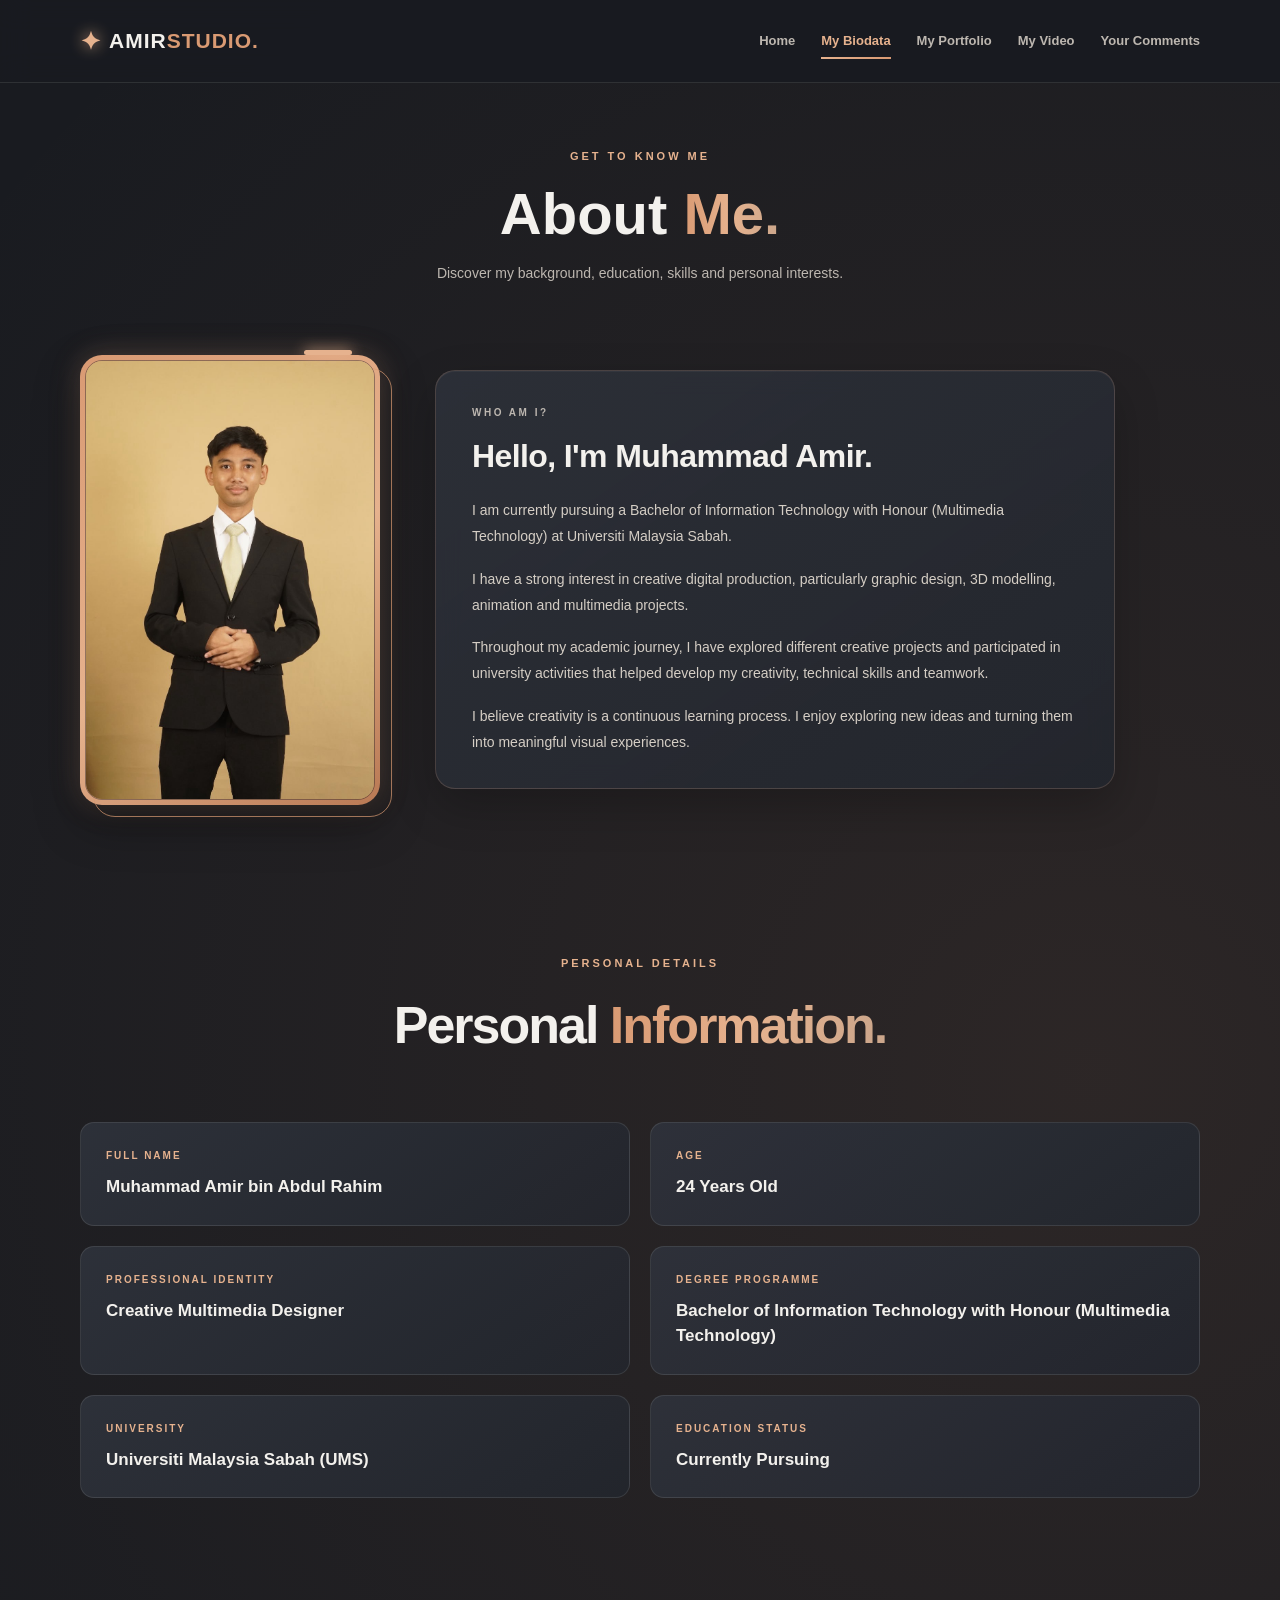
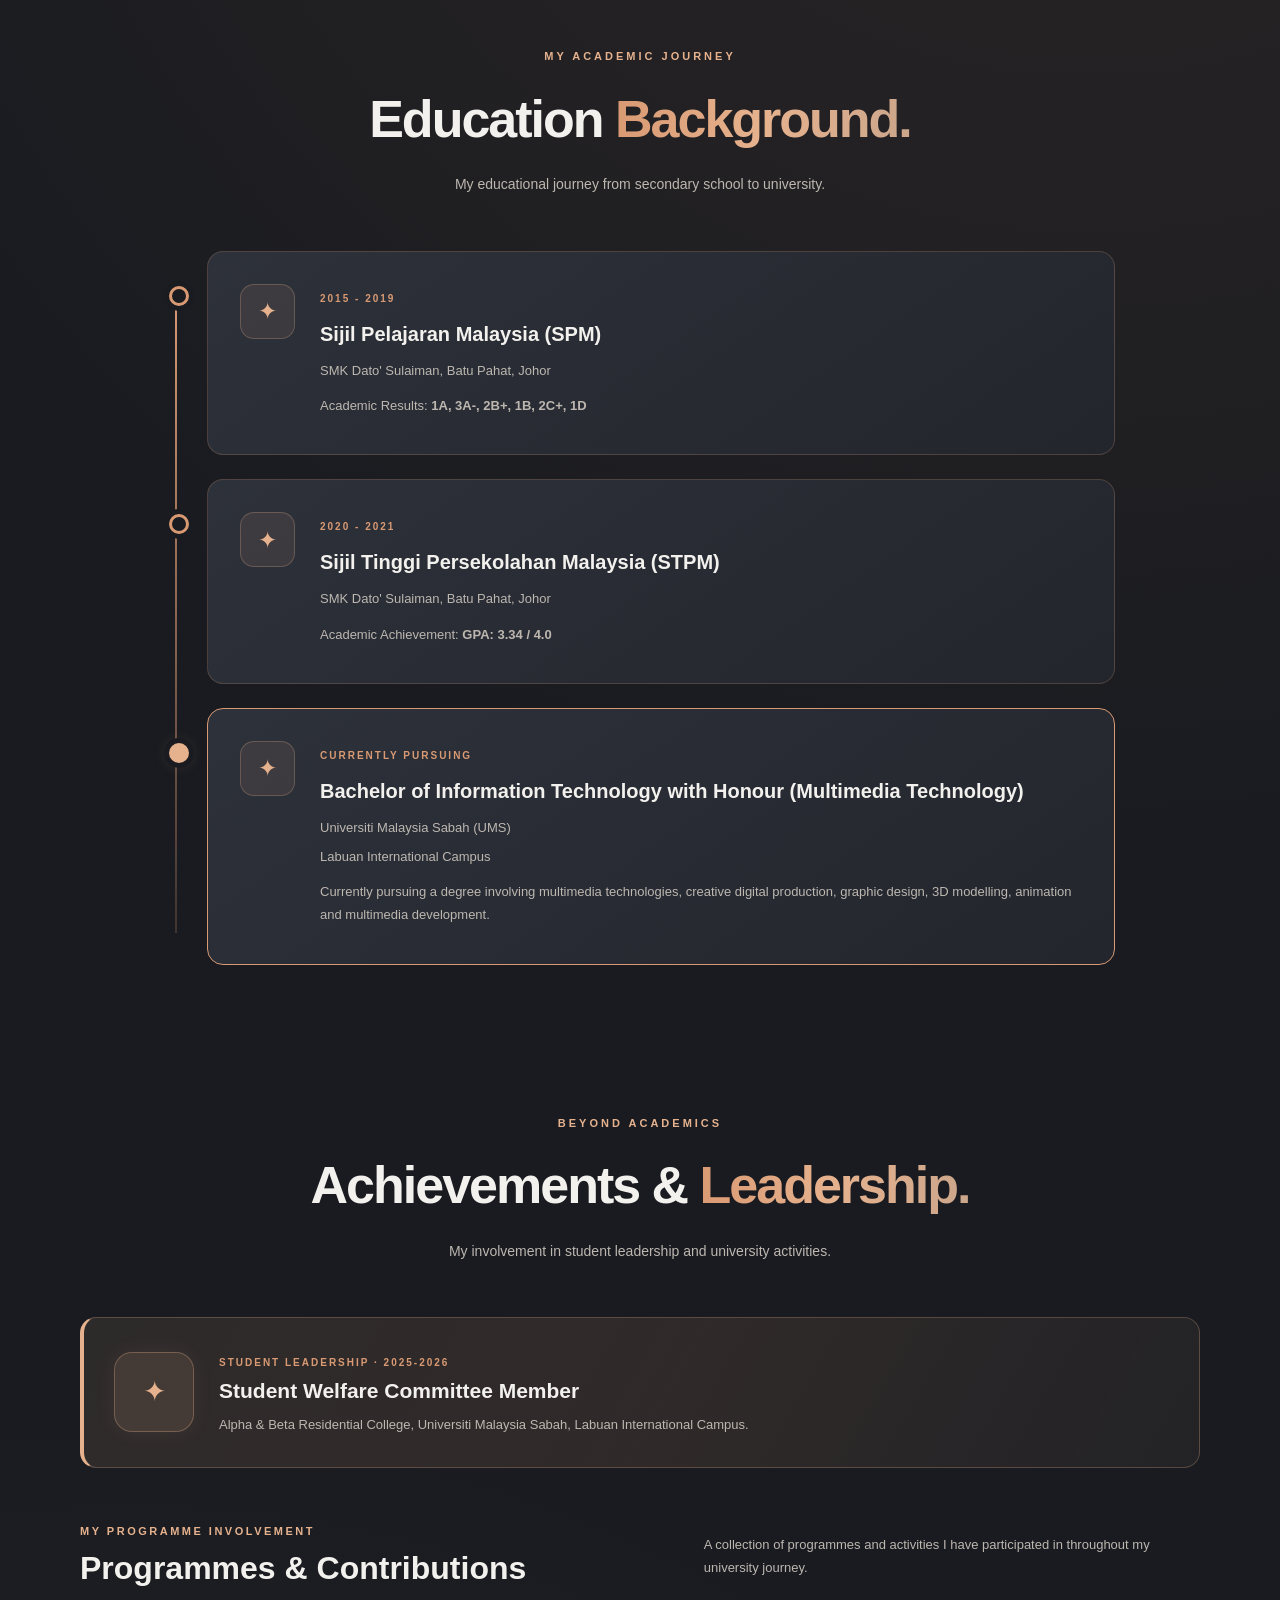
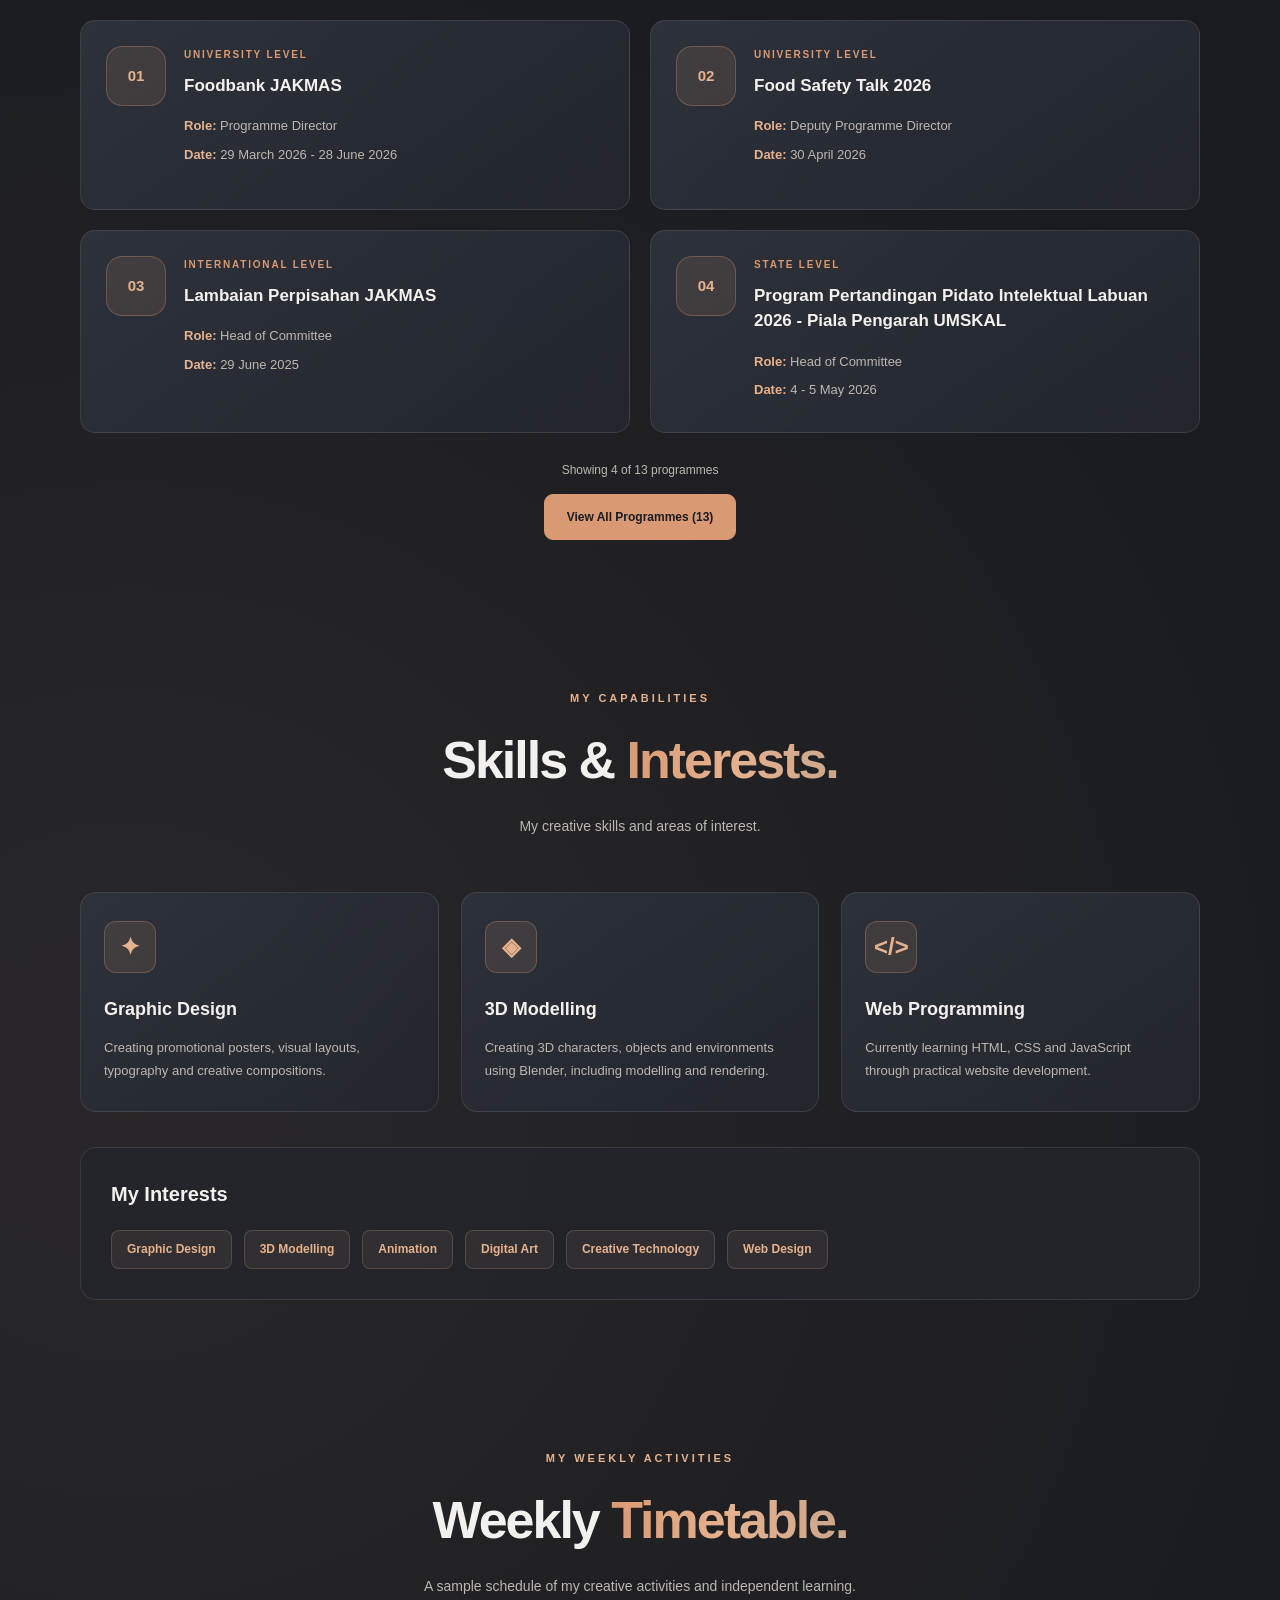
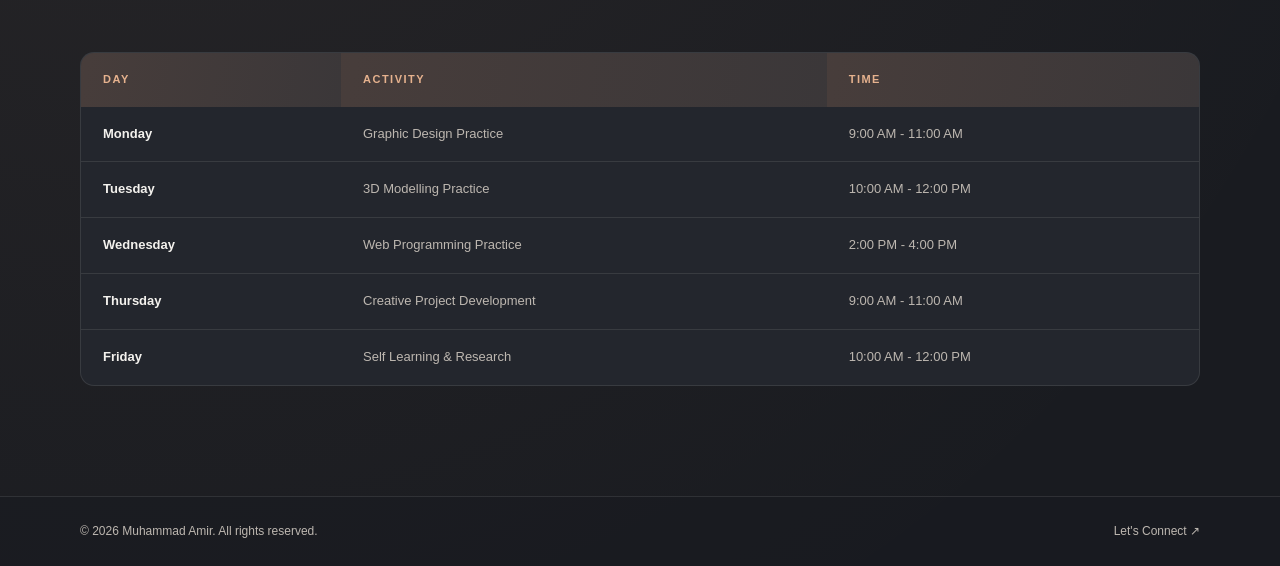
==== biodata.html @ 8c82a7aa "Add files via upload" ====
<!DOCTYPE html>
<html lang="en">

<head>
    <meta charset="UTF-8">
    <meta name="viewport" content="width=device-width, initial-scale=1.0">

    <meta name="description" content="Muhammad Amir's personal biodata, academic background, achievements, skills and interests.">

    <title>My Biodata | Muhammad Amir</title>

    <link rel="stylesheet" href="css/style.css">
    <script src="js/script.js" defer></script>
</head>

<body>

    <!-- NAVIGATION BAR -->

    <header class="site-header">

        <div class="container nav-container">

            <a href="index.html" class="logo">
                <span class="logo-icon">✦</span>
                AMIR<span class="logo-highlight">STUDIO.</span>
            </a>

            <nav class="main-nav">
                <a href="index.html">Home</a>
                <a href="biodata.html" class="active">My Biodata</a>
                <a href="portfolio.html">My Portfolio</a>
                <a href="video.html">My Video</a>
                <a href="comments.html">Your Comments</a>
            </nav>

        </div>

    </header>


    <main>

        <!-- 1. BIODATA INTRODUCTION -->

        <section class="biodata-hero container">

            <p class="section-label">GET TO KNOW ME</p>

            <h1>
                About <span class="gradient-text">Me.</span>
            </h1>

            <p>
                Discover my background, education,
                skills and personal interests.
            </p>

        </section>


        <!-- 2. ABOUT ME -->

        <section class="about-section container">

            <div class="about-content">

                <div class="about-image">

                    <img
                        src="images/profile.jpg"
                        alt="Portrait of Muhammad Amir"
                    >

                </div>


                <div class="about-text">

                    <p class="section-label">WHO AM I?</p>

                    <h2>Hello, I'm Muhammad Amir.</h2>

                    <p>
                        I am currently pursuing a Bachelor of
                        Information Technology with Honour
                        (Multimedia Technology) at Universiti
                        Malaysia Sabah.
                    </p>

                    <p>
                        I have a strong interest in creative
                        digital production, particularly graphic
                        design, 3D modelling, animation and
                        multimedia projects.
                    </p>

                    <p>
                        Throughout my academic journey, I have
                        explored different creative projects and
                        participated in university activities
                        that helped develop my creativity,
                        technical skills and teamwork.
                    </p>

                    <p>
                        I believe creativity is a continuous
                        learning process. I enjoy exploring
                        new ideas and turning them into
                        meaningful visual experiences.
                    </p>

                </div>

            </div>

        </section>


        <!-- 3. PERSONAL INFORMATION -->

        <section class="personal-section container">

            <div class="section-heading">

                <p class="section-label">PERSONAL DETAILS</p>

                <h2>
                    Personal
                    <span class="gradient-text">Information.</span>
                </h2>

            </div>


            <div class="personal-grid">

                <div class="info-card">

                    <span class="info-label">FULL NAME</span>

                    <h3>Muhammad Amir bin Abdul Rahim</h3>

                </div>


                <div class="info-card">

                    <span class="info-label">AGE</span>

                    <h3>24 Years Old</h3>

                </div>


                <div class="info-card">

                    <span class="info-label">PROFESSIONAL IDENTITY</span>

                    <h3>Creative Multimedia Designer</h3>

                </div>


                <div class="info-card">

                    <span class="info-label">DEGREE PROGRAMME</span>

                    <h3>
                        Bachelor of Information Technology
                        with Honour (Multimedia Technology)
                    </h3>

                </div>


                <div class="info-card">

                    <span class="info-label">UNIVERSITY</span>

                    <h3>Universiti Malaysia Sabah (UMS)</h3>

                </div>


                <div class="info-card">

                    <span class="info-label">EDUCATION STATUS</span>

                    <h3>Currently Pursuing</h3>

                </div>

            </div>

        </section>


        <!-- 4. EDUCATION BACKGROUND -->

        <section class="education-section container">

            <div class="section-heading">

                <p class="section-label">MY ACADEMIC JOURNEY</p>

                <h2>
                    Education
                    <span class="gradient-text">Background.</span>
                </h2>

                <p class="section-description">
                    My educational journey from secondary
                    school to university.
                </p>

            </div>


            <div class="education-list">

                <!-- DEGREE -->

                <article class="education-card">

                    <div class="education-icon">✦</div>

                    <div class="education-details">

                        <span class="education-date">
                            CURRENTLY PURSUING
                        </span>

                        <h3>
                            Bachelor of Information Technology
                            with Honour (Multimedia Technology)
                        </h3>

                        <p>
                            Universiti Malaysia Sabah (UMS)
                        </p>

                        <p>
                            Labuan International Campus
                        </p>

                        <p class="education-description">
                            Currently pursuing a degree involving
                            multimedia technologies, creative
                            digital production, graphic design,
                            3D modelling, animation and
                            multimedia development.
                        </p>

                    </div>

                </article>


                <!-- STPM -->

                <article class="education-card">

                    <div class="education-icon">✦</div>

                    <div class="education-details">

                        <span class="education-date">
                            2020 - 2021
                        </span>

                        <h3>
                            Sijil Tinggi Persekolahan
                            Malaysia (STPM)
                        </h3>

                        <p>
                            SMK Dato' Sulaiman,
                            Batu Pahat, Johor
                        </p>

                        <p class="education-description">
                            Academic Achievement:
                            <strong>GPA: 3.34 / 4.0</strong>
                        </p>

                    </div>

                </article>


                <!-- SPM -->

                <article class="education-card">

                    <div class="education-icon">✦</div>

                    <div class="education-details">

                        <span class="education-date">
                            2015 - 2019
                        </span>

                        <h3>
                            Sijil Pelajaran Malaysia (SPM)
                        </h3>

                        <p>
                            SMK Dato' Sulaiman,
                            Batu Pahat, Johor
                        </p>

                        <p class="education-description">
                            Academic Results:
                            <strong>
                                1A, 3A-, 2B+, 1B, 2C+, 1D
                            </strong>
                        </p>

                    </div>

                </article>

            </div>

        </section>


        <!-- 5. ACHIEVEMENTS & LEADERSHIP -->

        <section class="achievement-section container">

            <div class="section-heading">

                <p class="section-label">BEYOND ACADEMICS</p>

                <h2>
                    Achievements &
                    <span class="gradient-text">Leadership.</span>
                </h2>

                <p class="section-description">
                    My involvement in student leadership
                    and university activities.
                </p>

            </div>


            <!-- MAIN LEADERSHIP EXPERIENCE -->

            <div class="leadership-highlight">

                <div class="leadership-icon">
                    ✦
                </div>

                <div class="leadership-info">

                    <span class="education-date">
                        STUDENT LEADERSHIP · 2025-2026
                    </span>

                    <h3>
                        Student Welfare Committee Member
                    </h3>

                    <p>
                        Alpha &amp; Beta Residential College,
                        Universiti Malaysia Sabah,
                        Labuan International Campus.
                    </p>

                </div>

            </div>


            <!-- PROGRAMME HEADING -->

            <div class="program-heading">

                <div class="program-heading-title">

                    <p class="program-kicker">
                        MY PROGRAMME INVOLVEMENT
                    </p>

                    <h3>
                        Programmes &amp; Contributions
                    </h3>

                </div>

                <p class="program-heading-description">
                    A collection of programmes and activities
                    I have participated in throughout my
                    university journey.
                </p>

            </div>


            <!-- PROGRAMME LIST -->

            <div class="program-grid">


                <!-- PROGRAMME 01 -->

                <article class="achievement-card">

                    <div class="achievement-icon">01</div>

                    <div class="achievement-content">

                        <span class="education-date">
                            UNIVERSITY LEVEL
                        </span>

                        <h3>Foodbank JAKMAS</h3>

                        <p>
                            <strong>Role:</strong>
                            Programme Director
                        </p>

                        <p>
                            <strong>Date:</strong>
                            29 March 2026 - 28 June 2026
                        </p>

                    </div>

                </article>


                <!-- PROGRAMME 02 -->

                <article class="achievement-card">

                    <div class="achievement-icon">02</div>

                    <div class="achievement-content">

                        <span class="education-date">
                            UNIVERSITY LEVEL
                        </span>

                        <h3>Food Safety Talk 2026</h3>

                        <p>
                            <strong>Role:</strong>
                            Deputy Programme Director
                        </p>

                        <p>
                            <strong>Date:</strong>
                            30 April 2026
                        </p>

                    </div>

                </article>


                <!-- PROGRAMME 03 -->

                <article class="achievement-card">

                    <div class="achievement-icon">03</div>

                    <div class="achievement-content">

                        <span class="education-date">
                            INTERNATIONAL LEVEL
                        </span>

                        <h3>Lambaian Perpisahan JAKMAS</h3>

                        <p>
                            <strong>Role:</strong>
                            Head of Committee
                        </p>

                        <p>
                            <strong>Date:</strong>
                            29 June 2025
                        </p>

                    </div>

                </article>


                <!-- PROGRAMME 04 -->

                <article class="achievement-card">

                    <div class="achievement-icon">04</div>

                    <div class="achievement-content">

                        <span class="education-date">
                            STATE LEVEL
                        </span>

                        <h3>
                            Program Pertandingan Pidato
                            Intelektual Labuan 2026 -
                            Piala Pengarah UMSKAL
                        </h3>

                        <p>
                            <strong>Role:</strong>
                            Head of Committee
                        </p>

                        <p>
                            <strong>Date:</strong>
                            4 - 5 May 2026
                        </p>

                    </div>

                </article>


                <!-- PROGRAMME 05 -->

                <article class="achievement-card">

                    <div class="achievement-icon">05</div>

                    <div class="achievement-content">

                        <span class="education-date">
                            UNIVERSITY LEVEL
                        </span>

                        <h3>New Radiance</h3>

                        <p>
                            <strong>Role:</strong>
                            Head of Committee
                        </p>

                        <p>
                            <strong>Date:</strong>
                            31 December 2025 - 1 January 2026
                        </p>

                    </div>

                </article>


                <!-- PROGRAMME 06 -->

                <article class="achievement-card">

                    <div class="achievement-icon">06</div>

                    <div class="achievement-content">

                        <span class="education-date">
                            UNIVERSITY LEVEL
                        </span>

                        <h3>Bonding Tautan Kasih</h3>

                        <p>
                            <strong>Role:</strong>
                            Head of Committee
                        </p>

                        <p>
                            <strong>Date:</strong>
                            19 April 2026
                        </p>

                    </div>

                </article>


                <!-- PROGRAMME 07 -->

                <article class="achievement-card">

                    <div class="achievement-icon">07</div>

                    <div class="achievement-content">

                        <span class="education-date">
                            UNIVERSITY LEVEL
                        </span>

                        <h3>Program Munajat Mumtaz</h3>

                        <p>
                            <strong>Role:</strong>
                            Head of Committee
                        </p>

                        <p>
                            <strong>Date:</strong>
                            2 July 2026
                        </p>

                    </div>

                </article>


                <!-- PROGRAMME 08 -->

                <article class="achievement-card">

                    <div class="achievement-icon">08</div>

                    <div class="achievement-content">

                        <span class="education-date">
                            UNIVERSITY LEVEL
                        </span>

                        <h3>
                            Kem Sekretariat JAKMAS
                            Sesi 2025/2026
                        </h3>

                        <p>
                            <strong>Role:</strong>
                            Head of Committee
                        </p>

                        <p>
                            <strong>Date:</strong>
                            10 - 12 April 2026
                        </p>

                    </div>

                </article>


                <!-- PROGRAMME 09 -->

                <article class="achievement-card">

                    <div class="achievement-icon">09</div>

                    <div class="achievement-content">

                        <span class="education-date">
                            UNIVERSITY LEVEL
                        </span>

                        <h3>
                            Program Sesi Pengenalan
                            JAKMAS 2025/2026
                        </h3>

                        <p>
                            <strong>Role:</strong>
                            Committee Member
                        </p>

                        <p>
                            <strong>Date:</strong>
                            18 October 2025
                        </p>

                    </div>

                </article>


                <!-- PROGRAMME 10 -->

                <article class="achievement-card">

                    <div class="achievement-icon">10</div>

                    <div class="achievement-content">

                        <span class="education-date">
                            STATE LEVEL
                        </span>

                        <h3>
                            Karnival Open Day KKAB
                            (Kolej Kediaman Alpha dan Beta)
                        </h3>

                        <p>
                            <strong>Role:</strong>
                            Committee Member
                        </p>

                        <p>
                            <strong>Date:</strong>
                            2 - 4 May 2025
                        </p>

                    </div>

                </article>


                <!-- PROGRAMME 11 -->

                <article class="achievement-card">

                    <div class="achievement-icon">11</div>

                    <div class="achievement-content">

                        <span class="education-date">
                            STATE LEVEL
                        </span>

                        <h3>Labuan Tour 2.0</h3>

                        <p>
                            <strong>Role:</strong>
                            Committee Member
                        </p>

                        <p>
                            <strong>Date:</strong>
                            30 November 2025
                        </p>

                    </div>

                </article>


                <!-- PROGRAMME 12 -->

                <article class="achievement-card">

                    <div class="achievement-icon">12</div>

                    <div class="achievement-content">

                        <span class="education-date">
                            STATE LEVEL
                        </span>

                        <h3>Character Alive! Cosplay Showcase</h3>

                        <p>
                            <strong>Role:</strong>
                            Committee Member
                        </p>

                        <p>
                            <strong>Date:</strong>
                            1 May 2026
                        </p>

                    </div>

                </article>


                <!-- PROGRAMME 13 -->

                <article class="achievement-card">

                    <div class="achievement-icon">13</div>

                    <div class="achievement-content">

                        <span class="education-date">
                            UNIVERSITY LEVEL
                        </span>

                        <h3>
                            Karnival Sukan Kolej Kediaman Pantai
                        </h3>

                        <p>
                            <strong>Role:</strong>
                            Committee Member
                        </p>

                        <p>
                            <strong>Date:</strong>
                            12 - 14 June 2026
                        </p>

                    </div>

                </article>


            </div>

        </section>


        <!-- 6. SKILLS & INTERESTS -->

        <section class="skills-section container">

            <div class="section-heading">

                <p class="section-label">MY CAPABILITIES</p>

                <h2>
                    Skills &amp;
                    <span class="gradient-text">Interests.</span>
                </h2>

                <p class="section-description">
                    My creative skills and areas of interest.
                </p>

            </div>


            <div class="skills-grid">

                <!-- SKILL 01 -->

                <div class="skill-card">

                    <div class="skill-icon">✦</div>

                    <h3>Graphic Design</h3>

                    <p>
                        Creating promotional posters,
                        visual layouts, typography and
                        creative compositions.
                    </p>

                </div>


                <!-- SKILL 02 -->

                <div class="skill-card">

                    <div class="skill-icon">◈</div>

                    <h3>3D Modelling</h3>

                    <p>
                        Creating 3D characters, objects
                        and environments using Blender,
                        including modelling and rendering.
                    </p>

                </div>


                <!-- SKILL 03 -->

                <div class="skill-card">

                    <div class="skill-icon">&lt;/&gt;</div>

                    <h3>Web Programming</h3>

                    <p>
                        Currently learning HTML, CSS and
                        JavaScript through practical website
                        development.
                    </p>

                </div>

            </div>


            <!-- PERSONAL INTERESTS -->

            <div class="interests-box">

                <h3>My Interests</h3>

                <div class="interest-tags">

                    <span>Graphic Design</span>
                    <span>3D Modelling</span>
                    <span>Animation</span>
                    <span>Digital Art</span>
                    <span>Creative Technology</span>
                    <span>Web Design</span>

                </div>

            </div>

        </section>


        <!-- 7. WEEKLY TIMETABLE -->

        <section class="timetable-section container">

            <div class="section-heading">

                <p class="section-label">MY WEEKLY ACTIVITIES</p>

                <h2>
                    Weekly
                    <span class="gradient-text">Timetable.</span>
                </h2>

                <p class="section-description">
                    A sample schedule of my creative
                    activities and independent learning.
                </p>

            </div>


            <div class="timetable-wrapper">

                <table class="timetable">

                    <thead>
                        <tr>
                            <th>DAY</th>
                            <th>ACTIVITY</th>
                            <th>TIME</th>
                        </tr>
                    </thead>

                    <tbody>

                        <tr>
                            <td>Monday</td>
                            <td>Graphic Design Practice</td>
                            <td>9:00 AM - 11:00 AM</td>
                        </tr>

                        <tr>
                            <td>Tuesday</td>
                            <td>3D Modelling Practice</td>
                            <td>10:00 AM - 12:00 PM</td>
                        </tr>

                        <tr>
                            <td>Wednesday</td>
                            <td>Web Programming Practice</td>
                            <td>2:00 PM - 4:00 PM</td>
                        </tr>

                        <tr>
                            <td>Thursday</td>
                            <td>Creative Project Development</td>
                            <td>9:00 AM - 11:00 AM</td>
                        </tr>

                        <tr>
                            <td>Friday</td>
                            <td>Self Learning &amp; Research</td>
                            <td>10:00 AM - 12:00 PM</td>
                        </tr>

                    </tbody>

                </table>

            </div>

        </section>

    </main>


    <!-- FOOTER -->

    <footer class="site-footer">

        <div class="container footer-content">

            <p>
                © 2026 Muhammad Amir. All rights reserved.
            </p>

            <a href="comments.html">
                Let's Connect ↗
            </a>

        </div>

    </footer>

</body>
</html>
---- css/style.css ----
/* AMIR STUDIO — CHARCOAL + COPPER
   Complete stylesheet for all five pages. */

:root {
    --bg: #191B20;
    --surface: #23262D;
    --surface-light: #2E323B;
    --copper: #D99A73;
    --copper-light: #E6B28E;
    --sand: #CBA68B;
    --text: #F3F1ED;
    --muted: #BDB7B0;
    --border: rgba(243, 241, 237, 0.10);
}

/* GENERAL */

* { margin: 0; padding: 0; box-sizing: border-box; }

html { scroll-behavior: smooth; }

body {
    font-family: Arial, Helvetica, sans-serif;
    color: var(--text);
    line-height: 1.6;
    overflow-x: hidden;
    background:
        radial-gradient(
            circle at 85% 20%,
            rgba(185, 121, 84, 0.12),
            transparent 32%
        ),
        radial-gradient(
            circle at 10% 80%,
            rgba(230, 178, 142, 0.08),
            transparent 30%
        ),
        var(--bg);
}

a { text-decoration: none; }

img { max-width: 100%; }

.container {
    width: min(1120px, calc(100% - 48px));
    margin: 0 auto;
}

/* NAVIGATION */

.site-header {
    position: relative; z-index: 10;
    border-bottom: 1px solid var(--border);
    backdrop-filter: blur(15px);
    -webkit-backdrop-filter: blur(15px);
    background: rgba(25, 27, 32, 0.88);
}

.nav-container {
    min-height: 82px; display: flex;
    justify-content: space-between; align-items: center; gap: 24px;
}

.logo {
    display: inline-flex; align-items: center;
    color: var(--text); font-size: 21px; font-weight: 800;
    letter-spacing: 1px; white-space: nowrap;
}

.logo-icon {
    color: var(--copper-light); margin-right: 7px;
    font-size: 25px; text-shadow: 0 0 15px var(--copper-light);
}

.logo-highlight { color: var(--copper); }

.main-nav { display: flex; align-items: center; gap: 26px; }

.main-nav a {
    position: relative; color: var(--muted);
    font-size: 13px; font-weight: 600;
    padding: 8px 0; transition: 0.3s ease;
}

.main-nav a::after {
    content: ""; position: absolute;
    left: 0; bottom: 0; width: 0; height: 2px;
    background: linear-gradient(
        90deg, var(--copper-light), var(--copper)
    );
    transition: width 0.3s ease;
}

.main-nav a:hover,
.main-nav a.active { color: var(--copper-light); }

.main-nav a:hover::after,
.main-nav a.active::after { width: 100%; }

.gradient-text {
    display: block;
    background: linear-gradient(
        90deg, var(--copper), var(--copper-light), var(--sand)
    );
    background-clip: text;
    -webkit-background-clip: text;
    -webkit-text-fill-color: transparent;
}

/* HOMEPAGE */

.hero {
    min-height: 650px; display: grid;
    grid-template-columns: 1.05fr 0.95fr;
    align-items: center; gap: 35px;
    padding-top: 65px; padding-bottom: 65px;
}

.hero-content { position: relative; z-index: 2; }

.eyebrow {
    display: inline-flex; align-items: center; gap: 10px;
    color: var(--copper-light); font-size: 11px;
    font-weight: 700; letter-spacing: 2px; margin-bottom: 25px;
}

.status-dot {
    width: 8px; height: 8px; border-radius: 50%;
    background: var(--copper-light);
    box-shadow: 0 0 12px var(--copper-light);
    animation: pulse 2s infinite;
}

.hero h1 {
    font-size: clamp(43px, 5.5vw, 72px);
    line-height: 1.12; letter-spacing: -3px;
    font-weight: 800; margin-bottom: 24px;
}

.hero-intro {
    max-width: 490px; font-size: 15px;
    color: var(--muted); line-height: 1.9; margin-bottom: 32px;
}

.hero-intro strong { color: var(--text); }

.hero-actions {
    display: flex; align-items: center;
    flex-wrap: wrap; gap: 15px;
}

/* BUTTONS */

.btn {
    min-height: 48px; padding: 12px 22px;
    display: inline-flex; align-items: center; justify-content: center;
    gap: 12px; border-radius: 9px;
    font-size: 13px; font-weight: 700; transition: all 0.3s ease;
}

.btn-primary {
    background: linear-gradient(
        100deg, var(--copper-light), var(--copper)
    );
    color: #191B20;
    box-shadow: 0 0 22px rgba(230, 178, 142, 0.18);
}

.btn-primary:hover {
    transform: translateY(-4px);
    box-shadow: 0 0 28px rgba(230, 178, 142, 0.4);
}

.btn-secondary {
    color: var(--text);
    border: 1px solid rgba(243, 241, 237, 0.2);
    background: rgba(243, 241, 237, 0.02);
}

.btn-secondary:hover {
    border-color: var(--copper); color: var(--copper);
    transform: translateY(-4px);
}

.hero-note {
    display: flex; align-items: center; gap: 12px;
    color: var(--muted); font-size: 12px; margin-top: 45px;
}

.note-line {
    display: block; width: 30px; height: 2px;
    background: var(--sand); box-shadow: 0 0 10px var(--sand);
}

/* HOMEPAGE PROFILE */

.hero-art {
    min-height: 460px; display: flex;
    justify-content: center; align-items: center; position: relative;
}

.visual-card {
    width: 310px; height: 380px; padding: 22px;
    position: relative; z-index: 2; display: flex;
    flex-direction: column; justify-content: space-between;
    overflow: hidden; border-radius: 25px;
    transform: rotate(-5deg); transition: 0.5s ease;
    border: 1px solid rgba(217, 154, 115, 0.5);
    background: linear-gradient(
        145deg,
        rgba(217, 154, 115, 0.22),
        rgba(35, 38, 45, 0.95) 55%,
        rgba(230, 178, 142, 0.14)
    );
    box-shadow:
        0 0 50px rgba(185, 121, 84, 0.2),
        inset 0 0 35px rgba(243, 241, 237, 0.03);
}

.visual-card:hover {
    transform: rotate(0deg) scale(1.04);
    box-shadow:
        0 0 65px rgba(185, 121, 84, 0.35),
        inset 0 0 35px rgba(243, 241, 237, 0.05);
}

.visual-top {
    display: flex; justify-content: space-between;
    align-items: center; color: var(--muted);
    font-size: 10px; letter-spacing: 2px;
}

.visual-dot {
    width: 9px; height: 9px; border-radius: 50%;
    background: var(--sand); box-shadow: 0 0 12px var(--sand);
}

.profile-photo {
    display: block; width: 100%; height: 270px;
    object-fit: cover; object-position: center 18%;
    border-radius: 16px; transition: 0.4s ease;
    border: 1px solid rgba(230, 178, 142, 0.5);
    box-shadow:
        0 0 25px rgba(230, 178, 142, 0.16),
        0 0 35px rgba(217, 154, 115, 0.15);
}

.visual-card:hover .profile-photo {
    transform: scale(1.02);
    box-shadow: 0 0 35px rgba(230, 178, 142, 0.3);
}

.visual-bottom {
    display: flex; justify-content: space-between;
    color: var(--copper-light); font-size: 9px;
    font-weight: 700; letter-spacing: 1px;
}

.orbit {
    position: absolute; border-radius: 50%; pointer-events: none;
    border: 1px solid rgba(230, 178, 142, 0.25);
}

.orbit-one {
    width: 420px; height: 420px;
    animation: rotate-orbit 18s linear infinite;
}

.orbit-two {
    width: 490px; height: 300px;
    animation: rotate-orbit 25s linear infinite reverse;
    border-color: rgba(203, 166, 139, 0.3);
}

.floating-tag {
    position: absolute; z-index: 3;
    padding: 12px 16px; border-radius: 10px;
    box-shadow: 0 10px 30px rgba(0, 0, 0, 0.3);
    font-size: 10px; font-weight: 700; letter-spacing: 1px;
    animation: float 3s ease-in-out infinite;
    border: 1px solid rgba(243, 241, 237, 0.15);
    background: rgba(35, 38, 45, 0.95);
}

.tag-top { top: 65px; right: -5px; color: var(--copper); }

.tag-bottom {
    bottom: 65px; left: -12px;
    color: var(--copper-light); animation-delay: 1.5s;
}

.tag-dot {
    display: inline-block; width: 8px; height: 8px;
    border-radius: 50%; margin-right: 7px;
    background: var(--copper-light);
    box-shadow: 0 0 12px var(--copper-light);
}

.creative-strip {
    display: grid; grid-template-columns: repeat(3, 1fr);
    gap: 20px; padding: 25px 0;
    border-top: 1px solid var(--border);
    border-bottom: 1px solid var(--border);
}

.creative-strip div { display: flex; align-items: center; gap: 15px; }

.creative-strip span {
    color: var(--copper); font-size: 12px; font-weight: 800;
}

.creative-strip p {
    color: var(--muted); font-size: 11px;
    font-weight: 700; letter-spacing: 1.5px;
}

/* SHARED HEADINGS */

.section-heading { text-align: center; margin-bottom: 55px; }

.section-label {
    color: var(--copper-light); font-size: 11px;
    font-weight: 700; letter-spacing: 3px; margin-bottom: 12px;
}

.section-heading h2 {
    font-size: clamp(35px, 5vw, 52px);
    font-weight: 800; letter-spacing: -2px; margin-bottom: 12px;
}

.section-heading h2 .gradient-text { display: inline; }

.section-description { color: var(--muted); font-size: 14px; }

/* PROJECT CARDS */

.featured-projects { padding-top: 110px; padding-bottom: 100px; }

.project-grid {
    display: grid;
    grid-template-columns: repeat(3, minmax(0, 1fr));
    gap: 25px;
}

.project-card {
    min-width: 0; overflow: hidden;
    border: 1px solid var(--border); border-radius: 16px;
    transition:
        transform 0.4s ease,
        border-color 0.4s ease,
        box-shadow 0.4s ease;
    background: linear-gradient(
        145deg, rgba(46, 50, 59, 0.9), rgba(35, 38, 45, 0.95)
    );
}

.project-card:hover {
    transform: translateY(-9px); border-color: var(--copper);
    box-shadow:
        0 15px 40px rgba(185, 121, 84, 0.16),
        0 0 20px rgba(230, 178, 142, 0.08);
}

.project-image {
    height: 245px; position: relative; display: flex;
    justify-content: center; align-items: center;
    overflow: hidden; padding: 8px; background: #202329;
}

.project-image img {
    display: block; width: 100%; height: 100%;
    object-fit: contain; object-position: center;
    transition: transform 0.5s ease;
}

.project-card:hover .project-image img { transform: scale(1.04); }

.project-category {
    position: absolute; top: 14px; left: 14px; z-index: 1;
    padding: 7px 11px; border-radius: 6px;
    color: var(--copper-light); font-size: 9px;
    font-weight: 700; letter-spacing: 1px;
    backdrop-filter: blur(10px);
    -webkit-backdrop-filter: blur(10px);
    background: rgba(25, 27, 32, 0.9);
    border: 1px solid rgba(217, 154, 115, 0.4);
}

.project-info { padding: 23px; }

.project-number {
    display: block; color: var(--copper);
    font-size: 10px; font-weight: 700;
    letter-spacing: 2px; margin-bottom: 10px;
}

.project-info h3 {
    color: var(--text); font-size: 17px;
    line-height: 1.4; margin-bottom: 12px;
}

.project-info p {
    min-height: 85px; color: var(--muted);
    font-size: 12px; line-height: 1.8; margin-bottom: 18px;
}

.project-link {
    display: inline-flex; align-items: center; gap: 10px;
    color: var(--copper-light); font-size: 12px; font-weight: 700;
    transition: color 0.3s ease, gap 0.3s ease;
}

.project-link:hover { color: var(--copper); gap: 15px; }

.projects-footer {
    display: flex; justify-content: center; margin-top: 45px;
}

/* BIODATA */

.biodata-hero {
    padding-top: 65px; padding-bottom: 35px; text-align: center;
}

.biodata-hero h1 {
    font-size: clamp(42px, 5vw, 58px);
    line-height: 1.15; margin: 15px 0;
}

.biodata-hero .gradient-text { display: inline; }

.biodata-hero > p:last-child { color: var(--muted); font-size: 14px; }

.about-section { padding-top: 35px; padding-bottom: 90px; }

.about-content {
    display: grid;
    grid-template-columns: 300px minmax(0, 1fr);
    align-items: center; gap: 55px;
}

.about-image {
    position: relative; isolation: isolate;
    width: 300px; height: 450px; padding: 5px; border: none;
    border-radius: 22px;
    transition: transform 0.4s ease, box-shadow 0.4s ease;
    background: linear-gradient(
        145deg, #D99A73 0%, #E6B28E 55%, #B97954 100%
    );
    box-shadow:
        0 18px 45px rgba(0, 0, 0, 0.35),
        0 0 25px rgba(230, 178, 142, 0.16),
        0 0 35px rgba(217, 154, 115, 0.13);
}

.about-image::after {
    content: ""; position: absolute;
    inset: 13px -12px -12px 13px; border-radius: 22px;
    z-index: 1; pointer-events: none;
    transition: transform 0.4s ease, border-color 0.4s ease;
    border: 1.5px solid rgba(217, 154, 115, 0.7);
}

.about-image::before {
    content: ""; position: absolute; top: -5px; right: 28px;
    width: 48px; height: 5px;
    background: var(--copper-light);
    border-radius: 10px;
    box-shadow: 0 0 14px var(--copper-light); z-index: 3;
}

.about-image img {
    position: relative; z-index: 2; display: block;
    width: 100%; height: 100%; object-fit: cover;
    object-position: center top; border-radius: 17px;
    border: 1px solid rgba(25, 27, 32, 0.4);
}

.about-image:hover {
    transform: translateY(-7px);
    box-shadow:
        0 22px 50px rgba(0, 0, 0, 0.4),
        0 0 35px rgba(230, 178, 142, 0.24),
        0 0 40px rgba(217, 154, 115, 0.2);
}

.about-image:hover::after {
    transform: translate(5px, 5px);
    border-color: var(--copper-light);
}

.about-text { max-width: 600px; }

.about-text h2 {
    color: var(--text); font-size: 32px;
    font-weight: 800; margin-bottom: 20px;
}

.about-text p {
    color: var(--muted); font-size: 14px;
    line-height: 1.9; margin-bottom: 15px;
}

.personal-section { padding-top: 60px; padding-bottom: 90px; }

.personal-grid {
    display: grid;
    grid-template-columns: repeat(2, minmax(0, 1fr)); gap: 20px;
}

.info-card {
    padding: 25px; border: 1px solid var(--border);
    border-radius: 14px; transition: 0.3s ease;
    background: linear-gradient(
        145deg, rgba(46, 50, 59, 0.95), rgba(35, 38, 45, 0.95)
    );
}

.info-card:hover {
    transform: translateY(-5px); border-color: var(--copper);
    box-shadow: 0 10px 30px rgba(185, 121, 84, 0.12);
}

.info-label {
    display: block; color: var(--copper-light);
    font-size: 10px; font-weight: 700;
    letter-spacing: 2px; margin-bottom: 10px;
}

.info-card h3 {
    color: var(--text); font-size: 17px;
    font-weight: 700; line-height: 1.5;
}

/* EDUCATION */

.education-section { padding-top: 60px; padding-bottom: 90px; }

.education-list {
    max-width: 950px; margin: 0 auto;
    display: flex; flex-direction: column; gap: 24px;
}

.education-card {
    position: relative; min-width: 0; display: flex;
    align-items: flex-start; gap: 25px; padding: 32px;
    border: 1px solid rgba(255, 255, 255, 0.09);
    border-left: 3px solid var(--copper);
    border-radius: 16px; transition: all 0.35s ease;
    background: linear-gradient(
        145deg, rgba(46, 50, 59, 0.96), rgba(35, 38, 45, 0.96)
    );
    border-top: 1px solid rgba(243, 241, 237, 0.09);
    border-right: 1px solid rgba(243, 241, 237, 0.09);
    border-bottom: 1px solid rgba(243, 241, 237, 0.09);
}

.education-card:hover {
    transform: translateX(6px);
    border-color: var(--copper-light);
    box-shadow:
        0 12px 35px rgba(230, 178, 142, 0.1),
        0 0 22px rgba(217, 154, 115, 0.08);
}

.education-icon {
    flex-shrink: 0; width: 55px; height: 55px;
    display: flex; justify-content: center; align-items: center;
    color: var(--copper-light); font-size: 23px;
    border-radius: 14px; background: rgba(230, 178, 142, 0.09);
    border: 1px solid rgba(230, 178, 142, 0.25);
}

.education-details { flex: 1; min-width: 0; }

.education-date {
    display: inline-block; color: var(--copper);
    font-size: 10px; font-weight: 800;
    letter-spacing: 2px; margin-bottom: 12px;
}

.education-details h3 {
    color: var(--text); font-size: 20px;
    line-height: 1.5; margin-bottom: 10px;
}

.education-details > p {
    color: var(--muted); font-size: 13px;
    line-height: 1.8; margin-bottom: 5px;
}

.education-details .education-description { margin-top: 12px; }

/* ACHIEVEMENTS */

.achievement-section { padding-top: 60px; padding-bottom: 90px; }

.achievement-card {
    display: flex; align-items: flex-start; gap: 20px;
    min-width: 0; padding: 28px;
    border: 1px solid var(--border); border-radius: 16px;
    transition: all 0.35s ease;
    background: linear-gradient(
        145deg, rgba(46, 50, 59, 0.95), rgba(35, 38, 45, 0.95)
    );
}

.achievement-card:hover {
    transform: translateY(-6px); border-color: var(--copper);
    box-shadow: 0 12px 30px rgba(185, 121, 84, 0.14);
}

.achievement-icon {
    flex-shrink: 0; width: 48px; height: 48px;
    display: flex; align-items: center; justify-content: center;
    border-radius: 13px; color: var(--copper-light);
    font-size: 13px; font-weight: 800;
    background: rgba(217, 154, 115, 0.12);
    border: 1px solid rgba(217, 154, 115, 0.3);
}

.achievement-content { flex: 1; min-width: 0; }

.achievement-content .education-date {
    display: block; color: var(--copper);
    font-size: 10px; font-weight: 800; letter-spacing: 2px;
}

.achievement-content h3 {
    color: var(--text); font-size: 17px;
    line-height: 1.5; margin: 12px 0;
}

.achievement-content p {
    color: var(--muted); font-size: 13px; line-height: 1.8;
}

.leadership-highlight {
    display: flex; align-items: center; gap: 25px;
    padding: 30px; margin-bottom: 55px;
    border: 1px solid rgba(230, 178, 142, 0.25);
    border-left: 4px solid var(--copper-light);
    border-radius: 16px; transition: 0.35s ease;
    background: linear-gradient(
        120deg,
        rgba(230, 178, 142, 0.1),
        rgba(217, 154, 115, 0.12),
        rgba(203, 166, 139, 0.06)
    );
    border-top: 1px solid rgba(230, 178, 142, 0.25);
    border-right: 1px solid rgba(230, 178, 142, 0.25);
    border-bottom: 1px solid rgba(230, 178, 142, 0.25);
}

.leadership-highlight:hover {
    transform: translateY(-5px); border-color: var(--copper);
    box-shadow:
        0 12px 35px rgba(230, 178, 142, 0.1),
        0 0 25px rgba(217, 154, 115, 0.08);
}

.leadership-icon {
    flex-shrink: 0; width: 80px; height: 80px;
    display: flex; align-items: center; justify-content: center;
    border-radius: 18px; color: var(--copper-light);
    font-size: 28px; background: rgba(230, 178, 142, 0.12);
    border: 1px solid rgba(230, 178, 142, 0.3);
    box-shadow: 0 0 20px rgba(230, 178, 142, 0.08);
}

.leadership-info { flex: 1; min-width: 0; }

.leadership-info .education-date {
    display: inline-block; margin-bottom: 5px;
}

.leadership-info h3 {
    color: var(--text); font-size: 21px;
    line-height: 1.4; margin-bottom: 8px;
}

.leadership-info p {
    color: var(--muted); font-size: 13px; line-height: 1.8;
}

/* PROGRAMMES */

.program-heading {
    display: grid; grid-template-columns: 1fr 0.85fr;
    align-items: center; gap: 40px; margin-bottom: 30px;
}

.program-heading-title {
    display: flex; flex-direction: column; gap: 8px;
}

.program-kicker {
    color: var(--copper-light); font-size: 11px;
    font-weight: 800; letter-spacing: 2.5px; margin: 0;
}

.program-heading h3 {
    color: var(--text); font-size: clamp(25px, 3vw, 32px);
    line-height: 1.3; margin: 0;
}

.program-heading-description {
    color: var(--muted); font-size: 13px;
    line-height: 1.8; margin: 0; max-width: 450px;
}

.program-grid {
    display: grid;
    grid-template-columns: repeat(2, minmax(0, 1fr)); gap: 20px;
}

.program-grid .achievement-card {
    display: flex; align-items: flex-start; gap: 18px;
    min-width: 0; min-height: 190px; padding: 25px;
    border: 1px solid var(--border); border-radius: 15px;
    transition:
        transform 0.35s ease,
        border-color 0.35s ease,
        box-shadow 0.35s ease;
    background: linear-gradient(
        145deg, rgba(46, 50, 59, 0.96), rgba(35, 38, 45, 0.98)
    );
}

.program-grid .achievement-card:hover {
    transform: translateY(-6px);
    border-color: var(--copper-light);
    box-shadow:
        0 12px 30px rgba(230, 178, 142, 0.1),
        0 0 20px rgba(217, 154, 115, 0.08);
}

.program-grid .achievement-icon {
    flex-shrink: 0; width: 60px; height: 60px;
    display: flex; align-items: center; justify-content: center;
    color: var(--copper-light); border-radius: 16px;
    font-size: 15px; font-weight: 800;
    background: rgba(217, 154, 115, 0.12);
    border: 1px solid rgba(217, 154, 115, 0.3);
}

.program-grid .achievement-content { flex: 1; min-width: 0; }

.program-grid .achievement-content .education-date {
    display: block; color: var(--copper);
    font-size: 10px; font-weight: 800; letter-spacing: 1.8px;
    line-height: 1.7; margin-bottom: 10px;
}

.program-grid .achievement-content h3 {
    color: var(--text); font-size: 17px; font-weight: 700;
    line-height: 1.5; margin: 3px 0 16px;
}

.program-grid .achievement-content p {
    color: var(--muted); font-size: 13px;
    line-height: 1.8; margin-bottom: 5px;
}

.program-grid .achievement-content p strong {
    color: var(--copper-light); font-weight: 700;
}

/* SKILLS AND INTERESTS */

.skills-section { padding-top: 60px; padding-bottom: 90px; }

.skills-grid {
    display: grid;
    grid-template-columns: repeat(3, minmax(0, 1fr)); gap: 22px;
}

.skill-card {
    padding: 28px 23px;
    border: 1px solid var(--border);
    border-radius: 16px; transition: 0.35s ease;
    background: linear-gradient(
        145deg, rgba(46, 50, 59, 0.95), rgba(35, 38, 45, 0.95)
    );
}

.skill-card:hover {
    transform: translateY(-7px); border-color: var(--copper);
    box-shadow: 0 12px 30px rgba(185, 121, 84, 0.15);
}

.skill-icon {
    width: 52px; height: 52px;
    display: flex; align-items: center; justify-content: center;
    margin-bottom: 22px; border-radius: 12px;
    color: var(--copper-light); font-size: 24px; font-weight: 800;
    background: rgba(217, 154, 115, 0.12);
    border: 1px solid rgba(217, 154, 115, 0.3);
}

.skill-card h3 {
    color: var(--text); font-size: 18px; margin-bottom: 12px;
}

.skill-card p {
    color: var(--muted); font-size: 13px; line-height: 1.8;
}

.interests-box {
    margin-top: 35px; padding: 30px;
    border: 1px solid var(--border); border-radius: 16px;
    background: rgba(35, 38, 45, 0.75);
}

.interests-box h3 {
    color: var(--text); font-size: 20px; margin-bottom: 20px;
}

.interest-tags { display: flex; flex-wrap: wrap; gap: 12px; }

.interest-tags span {
    padding: 9px 15px; color: var(--copper-light);
    border-radius: 8px; font-size: 12px; font-weight: 600;
    transition: 0.3s ease;
    background: rgba(230, 178, 142, 0.07);
    border: 1px solid rgba(230, 178, 142, 0.2);
}

.interest-tags span:hover {
    color: var(--text); border-color: var(--copper);
    background: rgba(217, 154, 115, 0.18);
}

/* TIMETABLE */

.timetable-section { padding-top: 60px; padding-bottom: 110px; }

.timetable-wrapper {
    width: 100%; overflow-x: auto;
    background: var(--surface);
    border: 1px solid var(--border); border-radius: 14px;
}

.timetable {
    width: 100%; border-collapse: collapse;
    min-width: 600px; color: var(--text);
}

.timetable th {
    padding: 18px 22px; text-align: left;
    color: var(--copper-light); font-size: 11px;
    font-weight: 800; letter-spacing: 1.5px;
    background: linear-gradient(
        100deg, rgba(217, 154, 115, 0.2), rgba(230, 178, 142, 0.12)
    );
}

.timetable td {
    padding: 17px 22px; color: var(--muted); font-size: 13px;
    border-bottom: 1px solid var(--border);
}

.timetable tbody tr:last-child td { border-bottom: none; }

.timetable tbody tr { transition: 0.3s ease; }

.timetable td:first-child { color: var(--text); font-weight: 700; }

.timetable tbody tr:hover {
    background: rgba(217, 154, 115, 0.08);
}

/* PORTFOLIO */

.portfolio-hero {
    padding-top: 85px; padding-bottom: 75px; text-align: center;
}

.portfolio-hero h1 {
    font-size: clamp(42px, 6vw, 68px); font-weight: 800;
    letter-spacing: -2.5px; line-height: 1.15; margin: 18px 0;
}

.portfolio-hero h1 .gradient-text { display: inline; }

.portfolio-intro {
    max-width: 650px; margin: 0 auto;
    color: var(--muted); font-size: 14px; line-height: 1.9;
}

.portfolio-stats {
    display: flex; justify-content: center;
    gap: 65px; margin-top: 45px;
}

.portfolio-stat { text-align: center; }

.portfolio-stat h2 {
    color: var(--copper-light); font-size: 30px;
    font-weight: 800; margin-bottom: 5px;
    text-shadow: 0 0 18px rgba(230, 178, 142, 0.2);
}

.portfolio-stat p {
    color: var(--muted); font-size: 11px;
    font-weight: 600; letter-spacing: 1px;
}

.portfolio-projects { padding-top: 35px; padding-bottom: 90px; }

.portfolio-section-heading {
    display: flex; justify-content: space-between;
    align-items: flex-end; gap: 30px; margin-bottom: 35px;
}

.portfolio-section-heading h2 {
    color: var(--text); font-size: 36px;
    font-weight: 800; line-height: 1.3;
}

.portfolio-section-heading h2 .gradient-text { display: inline; }

.portfolio-section-heading > p {
    max-width: 400px; color: var(--muted);
    font-size: 13px; line-height: 1.8; margin-bottom: 5px;
}

.portfolio-projects .project-image {
    height: 270px; padding: 12px; background: #202329;
}

.portfolio-projects .project-image img {
    width: 100%; height: 100%; object-fit: contain;
    border-radius: 8px; transition: transform 0.5s ease;
}

.portfolio-projects .project-card:hover .project-image img {
    transform: scale(1.04);
}

.portfolio-projects .project-info { padding: 25px; }

.portfolio-projects .project-info h3 {
    min-height: 48px; font-size: 18px; line-height: 1.45;
}

.portfolio-projects .project-info p {
    min-height: 115px; font-size: 12px;
    line-height: 1.8; margin-bottom: 20px;
}

.portfolio-project-type {
    display: inline-flex; align-items: center;
    padding: 7px 12px; color: var(--copper-light);
    border-radius: 6px; font-size: 10px;
    font-weight: 700; letter-spacing: 0.8px;
    background: rgba(230, 178, 142, 0.08);
    border: 1px solid rgba(230, 178, 142, 0.2);
}

.portfolio-closing {
    text-align: center;
    padding-top: 65px; padding-bottom: 100px;
    border-top: 1px solid var(--border);
}

.portfolio-closing h2 {
    color: var(--text); font-size: clamp(30px, 5vw, 45px);
    font-weight: 800; line-height: 1.3; margin: 15px 0;
}

.portfolio-closing h2 .gradient-text { display: inline; }

.portfolio-closing > p:not(.section-label) {
    max-width: 570px; margin: 0 auto 28px;
    color: var(--muted); font-size: 13px; line-height: 1.9;
}

/* FOOTER */

.site-footer {
    padding: 25px 0; border-top: 1px solid var(--border);
    background: rgba(25, 27, 32, 0.5);
}

.footer-content {
    display: flex; justify-content: space-between;
    align-items: center; gap: 15px;
}

.footer-content p { color: var(--muted); font-size: 12px; }

.footer-content a {
    color: var(--muted); font-size: 12px; transition: 0.3s ease;
}

.footer-content a:hover { color: var(--copper-light); }

/* PORTFOLIO PAGE LAYOUT */

.portfolio-page .project-grid {
    display: grid;
    grid-template-columns: repeat(3, minmax(0, 1fr));
    gap: 30px; align-items: stretch;
}

.portfolio-page .project-card {
    display: flex; flex-direction: column;
    min-width: 0; overflow: hidden;
}

.portfolio-page .portfolio-projects .project-image {
    height: 270px; padding: 12px; background: #202329;
}

.portfolio-page .portfolio-projects .project-info {
    display: flex; flex-direction: column;
    flex: 1; padding: 25px;
}

.portfolio-page .portfolio-projects .project-info p { flex-grow: 1; }

.portfolio-page .project-category { z-index: 2; }

.portfolio-page .portfolio-card-footer {
    display: flex; flex-direction: column;
    align-items: stretch; gap: 15px; margin-top: auto;
}

.portfolio-page .portfolio-project-type {
    display: inline-flex; align-items: center;
    width: fit-content; padding: 8px 13px;
    color: var(--copper-light); border-radius: 7px;
    font-size: 10px; font-weight: 700; letter-spacing: 0.7px;
    background: rgba(230, 178, 142, 0.08);
    border: 1px solid rgba(230, 178, 142, 0.23);
}

button.view-project-btn {
    appearance: none; -webkit-appearance: none;
    display: flex; align-items: center; justify-content: center;
    gap: 12px; width: 100%; min-height: 46px;
    padding: 12px 18px; border: none; border-radius: 9px;
    font-family: Arial, Helvetica, sans-serif;
    font-size: 11px; font-weight: 800; letter-spacing: 1.2px;
    cursor: pointer; transition: all 0.35s ease;
    color: #191B20;
    background: linear-gradient(100deg, #E6B28E, #D99A73);
    box-shadow: 0 4px 15px rgba(230, 178, 142, 0.12);
}

button.view-project-btn span {
    font-size: 17px; transition: transform 0.3s ease;
}

button.view-project-btn:hover {
    transform: translateY(-4px); color: #191B20;
    background: linear-gradient(
        100deg, #E6B28E, #EAC4A6, #CBA68B
    );
    box-shadow:
        0 0 15px rgba(230, 178, 142, 0.35),
        0 0 25px rgba(217, 154, 115, 0.25);
}

button.view-project-btn:hover span { transform: translate(4px, -3px); }

button.view-project-btn:active { transform: scale(0.97); }

button.view-project-btn:focus-visible {
    outline: 2px solid var(--copper-light); outline-offset: 4px;
}

/* PROJECT DETAILS POPUP */

.portfolio-page .project-dialog {
    max-width: 92vw; margin: auto; padding: 0;
    overflow: hidden; color: var(--text); border-radius: 16px;
    background: #23262D;
    border: 1px solid rgba(230, 178, 142, 0.4);
    box-shadow:
        0 0 45px rgba(230, 178, 142, 0.12),
        0 0 55px rgba(217, 154, 115, 0.12);
    width: min(1080px, 92vw);
    max-height: 90vh; max-height: 90dvh;
    overflow-y: auto; overscroll-behavior: contain;
}

.portfolio-page .project-dialog::backdrop {
    backdrop-filter: blur(10px);
    -webkit-backdrop-filter: blur(10px);
    background: rgba(12, 14, 18, 0.9);
}

.portfolio-page .project-dialog-content { padding: 20px; }

.portfolio-page .project-dialog-header {
    display: flex; align-items: center;
    justify-content: space-between; gap: 15px; margin-bottom: 17px;
    position: sticky; top: 0; z-index: 2;
    padding-bottom: 16px; background: #23262D;
    border-bottom: 1px solid rgba(217, 154, 115, 0.18);
}

.portfolio-page .project-dialog-header p {
    color: var(--copper-light); font-size: 11px;
    font-weight: 800; letter-spacing: 1.5px; line-height: 1.5;
}

.portfolio-page .dialog-close {
    flex-shrink: 0; width: 36px; height: 36px;
    display: flex; align-items: center; justify-content: center;
    color: var(--text); border-radius: 50%;
    font-size: 24px; cursor: pointer; transition: 0.3s ease;
    background: rgba(203, 166, 139, 0.12);
    border: 1px solid rgba(203, 166, 139, 0.4);
}

.portfolio-page .dialog-close:hover {
    background: var(--sand);
    transform: rotate(90deg); color: #191B20;
}

.portfolio-page .project-dialog-image {
    display: flex; align-items: center; justify-content: center;
    width: 100%; max-height: 78vh; overflow: auto;
}

.portfolio-page .project-dialog-image img {
    display: block; width: auto; height: auto;
    max-width: 100%; max-height: 72vh;
    object-fit: contain; border-radius: 8px;
}

.portfolio-page .project-dialog[open] {
    animation: projectPreviewAnimation 0.25s ease;
}

/* PORTFOLIO HERO */

.portfolio-page .portfolio-hero {
    display: block !important;
    width: min(1120px, calc(100% - 48px)) !important;
    margin: 0 auto !important;
    padding-top: 85px !important;
    padding-bottom: 75px !important;
    text-align: center !important;
}

.portfolio-page .portfolio-hero h1 {
    display: block !important;
    width: 100% !important; max-width: none !important;
    margin: 18px auto 22px !important;
    font-size: clamp(42px, 6vw, 68px) !important;
    line-height: 1.15 !important;
    letter-spacing: -2.5px !important;
    text-align: center !important;
}

.portfolio-page .portfolio-hero h1 .gradient-text {
    display: inline !important;
}

.portfolio-page .portfolio-intro {
    display: block !important; width: 100% !important;
    max-width: 650px !important; margin: 0 auto !important;
    color: var(--muted) !important;
    font-size: 14px !important; line-height: 1.9 !important;
    text-align: center !important;
}

.portfolio-page .portfolio-stats {
    display: flex !important;
    flex-direction: row !important; flex-wrap: nowrap !important;
    justify-content: center !important;
    align-items: center !important;
    width: 100% !important; gap: 65px !important;
    margin: 45px auto 0 !important;
}

.portfolio-page .portfolio-stat {
    display: flex !important; flex: 0 1 auto !important;
    flex-direction: column !important;
    align-items: center !important;
    justify-content: center !important;
    min-width: 120px !important; text-align: center !important;
}

.portfolio-page .portfolio-stat h2 {
    color: var(--copper-light) !important;
    font-size: 30px !important; font-weight: 800 !important;
    margin-bottom: 5px !important;
}

.portfolio-page .portfolio-stat p {
    color: var(--muted) !important;
    font-size: 11px !important; font-weight: 600 !important;
    letter-spacing: 1px !important;
}

.portfolio-page .portfolio-section-heading {
    display: flex !important;
    flex-direction: column !important;
    align-items: flex-start !important;
    justify-content: flex-start !important;
    gap: 12px !important; margin-bottom: 35px !important;
}

.portfolio-page .portfolio-section-heading > div {
    width: 100% !important;
}

.portfolio-page .portfolio-section-heading h2 {
    font-size: 40px !important; line-height: 1.2 !important;
    margin: 0 !important;
}

.portfolio-page .portfolio-section-heading h2 .gradient-text {
    display: inline !important;
}

.portfolio-page .portfolio-section-heading > p {
    display: block !important; width: 100% !important;
    max-width: 650px !important; margin: 0 !important;
    padding-left: 14px !important;
    border-left: 2px solid var(--copper-light);
    color: var(--muted) !important;
    font-size: 13px !important; line-height: 1.8 !important;
}

/* VIDEO PAGE */

.video-page .video-hero {
    text-align: center; padding-top: 85px; padding-bottom: 75px;
}

.video-page .video-hero h1 {
    font-size: clamp(42px, 6vw, 65px); font-weight: 800;
    letter-spacing: -2.5px; line-height: 1.2; margin: 18px 0;
}

.video-page .video-hero h1 .gradient-text { display: inline; }

.video-page .video-intro {
    max-width: 650px; margin: 0 auto;
    color: var(--muted); font-size: 14px; line-height: 1.9;
}

.video-page .video-count {
    display: flex; justify-content: center;
    align-items: center; gap: 12px; margin-top: 30px;
}

.video-page .count-number {
    color: var(--copper-light); font-size: 25px; font-weight: 800;
}

.video-page .count-description {
    color: var(--muted); font-size: 11px;
    font-weight: 600; letter-spacing: 1px;
}

.video-page .blender-projects {
    padding-top: 25px; padding-bottom: 90px;
}

.video-page .video-section-heading {
    display: flex; justify-content: space-between;
    align-items: flex-end; gap: 30px; margin-bottom: 35px;
}

.video-page .video-section-heading h2 {
    color: var(--text); font-size: 36px;
    font-weight: 800; line-height: 1.3;
}

.video-page .video-section-heading h2 .gradient-text {
    display: inline;
}

.video-page .video-section-heading > p {
    max-width: 420px; color: var(--muted);
    font-size: 13px; line-height: 1.8;
}

.video-page .blender-video-grid {
    display: grid;
    grid-template-columns: repeat(2, minmax(0, 1fr));
    gap: 28px; align-items: stretch;
}

.video-page .blender-video-card {
    display: flex; flex-direction: column;
    min-width: 0; overflow: hidden;
    border: 1px solid var(--border);
    border-radius: 17px; transition: all 0.35s ease;
    background: linear-gradient(
        145deg, rgba(46, 50, 59, 0.96), rgba(35, 38, 45, 0.98)
    );
}

.video-page .blender-video-card:hover {
    transform: translateY(-7px); border-color: var(--copper);
    box-shadow: 0 15px 35px rgba(185, 121, 84, 0.15);
}

.video-page .blender-video-frame {
    position: relative; width: 100%; aspect-ratio: 16 / 9;
    overflow: hidden; background: #121419;
}

.video-page .blender-video-frame video {
    display: block; width: 100%; height: 100%;
    object-fit: contain; background: #121419;
}

.video-page .blender-video-label {
    position: absolute; top: 14px; left: 14px; z-index: 2;
    padding: 8px 12px; color: var(--copper-light);
    border-radius: 7px; font-size: 9px;
    font-weight: 800; letter-spacing: 1.2px; pointer-events: none;
    background: rgba(25, 27, 32, 0.93);
    border: 1px solid rgba(217, 154, 115, 0.4);
}

.video-page .blender-video-info {
    display: flex; flex-direction: column; flex: 1; padding: 27px;
}

.video-page .blender-project-number {
    display: block; color: var(--copper);
    font-size: 10px; font-weight: 800;
    letter-spacing: 2px; margin-bottom: 13px;
}

.video-page .blender-video-info h3 {
    color: var(--text); font-size: 20px;
    font-weight: 700; line-height: 1.5; margin-bottom: 15px;
}

.video-page .blender-video-info > p {
    color: var(--muted); font-size: 13px; line-height: 1.9;
    margin-bottom: 23px; flex-grow: 1;
}

.video-page .blender-video-tags {
    display: flex; flex-wrap: wrap; gap: 9px;
}

.video-page .blender-video-tags span {
    padding: 8px 12px; color: var(--copper-light);
    border-radius: 7px; font-size: 10px; font-weight: 700;
    background: rgba(230, 178, 142, 0.07);
    border: 1px solid rgba(230, 178, 142, 0.2);
}

.video-page .video-process-section {
    padding-top: 50px; padding-bottom: 90px;
    border-top: 1px solid var(--border);
}

.video-page .video-process-grid {
    display: grid;
    grid-template-columns: repeat(3, minmax(0, 1fr)); gap: 22px;
}

.video-page .video-process-card {
    padding: 27px; border: 1px solid var(--border);
    border-radius: 15px; transition: 0.35s ease;
    background: linear-gradient(
        145deg, rgba(46, 50, 59, 0.95), rgba(35, 38, 45, 0.96)
    );
}

.video-page .video-process-card:hover {
    transform: translateY(-6px); border-color: var(--copper-light);
    box-shadow: 0 12px 30px rgba(230, 178, 142, 0.1);
}

.video-page .video-process-icon {
    width: 50px; height: 50px;
    display: flex; align-items: center; justify-content: center;
    margin-bottom: 20px; color: var(--copper-light);
    border-radius: 13px; font-size: 24px;
    background: rgba(230, 178, 142, 0.09);
    border: 1px solid rgba(230, 178, 142, 0.25);
}

.video-page .video-process-card h3 {
    color: var(--text); font-size: 17px; margin-bottom: 12px;
}

.video-page .video-process-card p {
    color: var(--muted); font-size: 12px; line-height: 1.8;
}

.video-page .video-closing {
    text-align: center; padding-top: 65px; padding-bottom: 100px;
    border-top: 1px solid var(--border);
}

.video-page .video-closing h2 {
    color: var(--text); font-size: clamp(30px, 5vw, 45px);
    font-weight: 800; line-height: 1.3; margin: 15px 0;
}

.video-page .video-closing h2 .gradient-text { display: inline; }

.video-page .video-closing > p:not(.section-label) {
    max-width: 570px; margin: 0 auto 28px;
    color: var(--muted); font-size: 13px; line-height: 1.9;
}

/* ABOUT TEXT CARD */

.about-section .about-text {
    width: 100%; max-width: 680px; padding: 32px 36px;
    border-radius: 20px;
    backdrop-filter: blur(12px);
    -webkit-backdrop-filter: blur(12px);
    transition:
        border-color 0.35s ease,
        box-shadow 0.35s ease,
        transform 0.35s ease;
    background: linear-gradient(
        145deg, rgba(46, 50, 59, 0.85), rgba(35, 38, 45, 0.96)
    );
    border: 1px solid rgba(230, 178, 142, 0.18);
    box-shadow:
        0 18px 45px rgba(0, 0, 0, 0.22),
        inset 0 1px 0 rgba(243, 241, 237, 0.04);
}

.about-section .about-text:hover {
    transform: translateY(-3px);
    border-color: rgba(217, 154, 115, 0.45);
    box-shadow:
        0 20px 48px rgba(0, 0, 0, 0.28),
        0 0 22px rgba(230, 178, 142, 0.07);
}

.about-section .about-text .section-label {
    font-size: 10px; letter-spacing: 2.5px; margin-bottom: 14px;
}

.about-section .about-text h2 {
    color: var(--text); font-size: clamp(24px, 2.6vw, 32px);
    font-weight: 800; line-height: 1.3;
    letter-spacing: -0.6px; margin-bottom: 20px;
}

.about-section .about-text > p:not(.section-label) {
    font-size: 14px; line-height: 1.85;
    margin-bottom: 17px; color: #D5CEC5;
}

.about-section .about-text > p:last-child { margin-bottom: 0; }

/* COMMENTS PAGE */

.comments-page .comments-hero {
    padding-top: 75px; padding-bottom: 45px; text-align: center;
}

.comments-page .comments-hero h1 {
    color: var(--text); font-size: clamp(38px, 5vw, 55px);
    line-height: 1.2; font-weight: 800;
    letter-spacing: -1.5px; margin: 15px 0;
}

.comments-page .comments-hero .gradient-text { display: inline; }

.comments-page .comments-hero > p:last-child {
    max-width: 600px; margin: 0 auto;
    color: var(--muted); font-size: 14px; line-height: 1.9;
}

.comments-section { padding-top: 20px; padding-bottom: 100px; }

.comments-layout {
    display: grid; grid-template-columns: 0.9fr 1.1fr;
    align-items: stretch; gap: 25px;
}

.comment-intro-card {
    min-width: 0; padding: 35px;
    border: 1px solid var(--border); border-radius: 20px;
    box-shadow: 0 18px 45px rgba(0, 0, 0, 0.18);
    background: linear-gradient(
        145deg, rgba(46, 50, 59, 0.94), rgba(35, 38, 45, 0.97)
    );
}

.feedback-form-card {
    min-width: 0; padding: 35px;
    border: 1px solid var(--border); border-radius: 20px;
    box-shadow: 0 18px 45px rgba(0, 0, 0, 0.18);
    background: linear-gradient(
        145deg, rgba(46, 50, 59, 0.94), rgba(35, 38, 45, 0.97)
    );
    border-color: rgba(217, 154, 115, 0.2);
}

.comment-status {
    display: inline-flex; align-items: center; gap: 9px;
    padding: 9px 13px; color: var(--copper-light);
    border-radius: 30px; font-size: 9px;
    font-weight: 800; letter-spacing: 1.5px;
    background: rgba(230, 178, 142, 0.08);
    border: 1px solid rgba(230, 178, 142, 0.2);
}

.comment-status-dot {
    width: 7px; height: 7px; border-radius: 50%;
    background: var(--copper-light);
    box-shadow: 0 0 10px var(--copper-light);
    animation: pulse 2s infinite;
}

.comment-intro-card h2 {
    color: var(--text); font-size: clamp(27px, 3vw, 34px);
    font-weight: 800; line-height: 1.35; margin: 27px 0 18px;
}

.comment-intro-card h2 .gradient-text { display: inline; }

.comment-intro-description {
    color: var(--muted); font-size: 13px;
    line-height: 1.9; margin-bottom: 30px;
}

.comment-benefits {
    display: flex; flex-direction: column; gap: 15px;
}

.comment-benefit {
    display: flex; align-items: flex-start; gap: 15px;
    padding: 15px; border-radius: 12px; transition: 0.3s ease;
    background: rgba(243, 241, 237, 0.024);
    border: 1px solid rgba(243, 241, 237, 0.07);
}

.comment-benefit:hover {
    transform: translateX(5px);
    border-color: rgba(230, 178, 142, 0.3);
    background: rgba(230, 178, 142, 0.04);
}

.benefit-icon {
    flex-shrink: 0; width: 38px; height: 38px;
    display: flex; align-items: center; justify-content: center;
    color: var(--copper-light); border-radius: 10px; font-size: 17px;
    background: rgba(230, 178, 142, 0.09);
    border: 1px solid rgba(230, 178, 142, 0.2);
}

.comment-benefit h3 {
    color: var(--text); font-size: 13px; margin-bottom: 4px;
}

.comment-benefit p {
    color: var(--muted); font-size: 11px; line-height: 1.7;
}

.comment-note {
    display: flex; align-items: flex-start; gap: 12px;
    margin-top: 28px; padding: 17px; border-radius: 12px;
    background: linear-gradient(
        100deg, rgba(217, 154, 115, 0.09), rgba(230, 178, 142, 0.06)
    );
    border: 1px solid rgba(217, 154, 115, 0.18);
}

.comment-note span { color: var(--copper); font-size: 19px; }

.comment-note p {
    color: var(--muted); font-size: 11px; line-height: 1.8;
}

/* FEEDBACK FORM */

.feedback-form-heading { margin-bottom: 28px; }

.feedback-form-heading .section-label { margin-bottom: 9px; }

.feedback-form-heading h2 {
    color: var(--text); font-size: 28px;
    font-weight: 800; margin-bottom: 8px;
}

.feedback-form-heading h2 .gradient-text { display: inline; }

.feedback-form-heading > p:last-child {
    color: var(--muted); font-size: 12px; line-height: 1.7;
}

.comment-form { display: flex; flex-direction: column; gap: 21px; }

.form-group { display: flex; flex-direction: column; gap: 9px; }

.form-group label {
    color: var(--text); font-size: 12px;
    font-weight: 700; letter-spacing: 0.3px;
}

.form-group input {
    width: 100%; padding: 14px 15px;
    color: var(--text); border-radius: 10px; outline: none;
    font-family: Arial, Helvetica, sans-serif; font-size: 12px;
    transition:
        border-color 0.3s ease,
        box-shadow 0.3s ease,
        background 0.3s ease;
    min-height: 48px;
    background: rgba(25, 27, 32, 0.65);
    border: 1px solid rgba(243, 241, 237, 0.12);
}

.form-group select {
    width: 100%; padding: 14px 15px;
    color: var(--text); border-radius: 10px; outline: none;
    font-family: Arial, Helvetica, sans-serif; font-size: 12px;
    transition:
        border-color 0.3s ease,
        box-shadow 0.3s ease,
        background 0.3s ease;
    min-height: 48px; cursor: pointer;
    background: rgba(25, 27, 32, 0.65);
    border: 1px solid rgba(243, 241, 237, 0.12);
}

.form-group textarea {
    width: 100%; padding: 14px 15px;
    color: var(--text); border-radius: 10px; outline: none;
    font-family: Arial, Helvetica, sans-serif; font-size: 12px;
    transition:
        border-color 0.3s ease,
        box-shadow 0.3s ease,
        background 0.3s ease;
    min-height: 145px; resize: vertical; line-height: 1.8;
    background: rgba(25, 27, 32, 0.65);
    border: 1px solid rgba(243, 241, 237, 0.12);
}

.form-group select option {
    color: var(--text); background: var(--surface);
}

.form-group input:focus,
.form-group select:focus,
.form-group textarea:focus {
    border-color: var(--copper-light);
    background: rgba(25, 27, 32, 0.9);
    box-shadow:
        0 0 0 3px rgba(230, 178, 142, 0.08),
        0 0 18px rgba(230, 178, 142, 0.07);
}

.form-hint {
    color: var(--muted); font-size: 10px; text-align: right;
}

.comment-submit-btn {
    width: 100%; min-height: 52px; padding: 14px 20px;
    display: flex; align-items: center; justify-content: center;
    gap: 12px;
    background: linear-gradient(
        100deg, var(--copper-light), var(--copper)
    );
    border: none; border-radius: 10px;
    font-size: 12px; font-weight: 800;
    letter-spacing: 1px; cursor: pointer;
    transition: 0.3s ease; color: #191B20;
    box-shadow: 0 0 20px rgba(230, 178, 142, 0.12);
}

.comment-submit-btn span {
    font-size: 17px; transition: transform 0.3s ease;
}

.comment-submit-btn:hover {
    transform: translateY(-3px);
    box-shadow:
        0 8px 25px rgba(230, 178, 142, 0.22),
        0 0 25px rgba(217, 154, 115, 0.15);
}

.comment-submit-btn:hover span { transform: translate(3px, -3px); }

.comment-success {
    padding: 14px 16px; color: var(--copper-light);
    border-radius: 10px; font-size: 12px; line-height: 1.7;
    background: rgba(230, 178, 142, 0.08);
    border: 1px solid rgba(230, 178, 142, 0.25);
}

.form-group input::placeholder,
.form-group textarea::placeholder,
.form-group select:invalid { color: #AFA79F; }

/* PORTFOLIO FILTERS */

.portfolio-filter-bar {
    display: flex; flex-wrap: wrap;
    align-items: center; justify-content: space-between;
    gap: 16px; margin: 0 0 28px;
}

.portfolio-filters { display: flex; flex-wrap: wrap; gap: 10px; }

.portfolio-filter {
    min-height: 44px; padding: 11px 17px;
    border: 1px solid rgba(217, 154, 115, 0.25);
    border-radius: 999px; background: #23262D; color: #BDB7B0;
    font: 600 12px/1.4 Arial, sans-serif; cursor: pointer;
    transition:
        background 0.2s,
        color 0.2s,
        border-color 0.2s;
}

.portfolio-filter:hover {
    border-color: #D99A73; color: #F3F1ED;
}

.portfolio-filter[aria-pressed="true"] {
    background: #D99A73; border-color: #D99A73; color: #191B20;
}

.portfolio-filter-status {
    margin: 0; color: #BDB7B0; font-size: 12px;
}

.portfolio-projects .project-card[hidden] {
    display: none !important;
}

.portfolio-filter:focus-visible,
.portfolio-page .dialog-close:focus-visible,
.main-nav a:focus-visible {
    outline: 2px solid #E6B28E; outline-offset: 5px;
}

/* POPUP DETAILS */

html.project-modal-open { overflow: hidden; }

.portfolio-page .project-dialog-header #projectTitle {
    font-size: 13px; letter-spacing: 1px;
}

.project-dialog-body {
    display: grid;
    grid-template-columns: minmax(0, 1.2fr) minmax(0, 1fr);
    align-items: start; gap: 26px;
}

.portfolio-page .project-dialog-body .project-dialog-image {
    min-width: 0; padding: 14px; background: #191B20;
    border: 1px solid rgba(217, 154, 115, 0.12);
    border-radius: 12px; overflow: hidden;
}

.portfolio-page .project-dialog-body .project-dialog-image img {
    width: 100%;
    max-height: 64vh; max-height: 64dvh;
    object-fit: contain;
}

.project-details { min-width: 0; padding: 4px 0 8px; }

.project-detail-category {
    margin: 0 0 14px; color: #E6B28E;
    font-size: 10px; font-weight: 700; letter-spacing: 1.8px;
}

.project-description,
.project-goal {
    color: #BDB7B0; font-size: 13px;
    line-height: 1.85; overflow-wrap: anywhere;
}

.project-facts {
    display: grid;
    grid-template-columns: repeat(2, minmax(0, 1fr));
    gap: 14px; margin: 22px 0; padding: 18px 0;
    border-top: 1px solid rgba(217, 154, 115, 0.18);
    border-bottom: 1px solid rgba(217, 154, 115, 0.18);
}

.project-facts dt {
    margin-bottom: 7px; color: #BDB7B0; font-size: 11px;
}

.project-facts dd {
    margin: 0; color: #F3F1ED;
    font-size: 13px; font-weight: 700;
}

.project-detail-heading {
    margin: 21px 0 10px; color: #F3F1ED;
    font-size: 15px; line-height: 1.4; letter-spacing: 0;
}

.project-focus {
    display: flex; flex-wrap: wrap; gap: 8px;
    margin: 0; padding: 0; list-style: none;
}

.project-focus li {
    padding: 7px 10px;
    border: 1px solid rgba(217, 154, 115, 0.22);
    border-radius: 7px;
    background: rgba(217, 154, 115, 0.07);
    color: #E6B28E; font-size: 11px;
}

/* SCROLL REVEALS */

.scroll-reveal {
    transition:
        opacity 0.55s ease var(--reveal-delay, 0ms),
        translate 0.55s ease var(--reveal-delay, 0ms),
        transform 0.35s ease,
        box-shadow 0.35s ease,
        border-color 0.35s ease;
}

.scroll-reveal.reveal-pending {
    opacity: 0; translate: 0 18px;
}

/* FULL IMAGE CONTROL */

.project-dialog-media { min-width: 0; }

.project-full-image {
    display: flex; align-items: center; justify-content: center;
    min-height: 44px; width: 100%;
    margin-top: 14px; padding: 12px 16px;
    border: 1px solid #D99A73;
    border-radius: 9px; background: #D99A73; color: #191B20;
    font: 700 12px/1.5 Arial, sans-serif;
    text-decoration: none; text-align: center;
    transition: background 0.2s, border-color 0.2s;
}

.project-full-image:hover {
    background: #E6B28E; border-color: #E6B28E; color: #191B20;
}

.project-full-image:focus-visible {
    outline: 2px solid #E6B28E; outline-offset: 4px;
}

/* IMAGE-ONLY POPUP */

.image-only-viewer {
    position: fixed; inset: 0;
    width: 100vw; max-width: 100vw;
    height: 100vh; height: 100dvh;
    max-height: 100vh; max-height: 100dvh;
    margin: 0; padding: 24px;
    border: 0; border-radius: 0;
    background: transparent; box-shadow: none;
    overflow: hidden; cursor: pointer;
}

.image-only-viewer[open] {
    display: flex; align-items: center; justify-content: center;
}

.image-only-viewer::backdrop { background: #0B0D10; }

.image-only-viewer .image-only-photo {
    display: block; width: auto; height: auto;
    max-width: calc(100vw - 48px);
    max-height: calc(100vh - 48px);
    max-height: calc(100dvh - 48px);
    margin: 0; object-fit: contain; cursor: default;
}

/* ANIMATIONS */

@keyframes float {
    0%, 100% { transform: translateY(0); }
    50% { transform: translateY(-12px); }
}

@keyframes rotate-orbit {
    from { transform: rotate(0deg); }
    to { transform: rotate(360deg); }
}

@keyframes pulse {
    0%, 100% {
        opacity: 1;
        box-shadow: 0 0 12px var(--copper-light);
    }
    50% {
        opacity: 0.5;
        box-shadow: 0 0 3px var(--copper-light);
    }
}

/* RESPONSIVE: TABLET */

@media (max-width: 850px) {
    .nav-container {
        flex-direction: column; justify-content: center;
        padding: 20px 0; gap: 15px;
    }

    .main-nav {
        justify-content: center; flex-wrap: wrap; gap: 12px 22px;
    }

    .hero {
        grid-template-columns: 1fr;
        text-align: center; gap: 20px;
    }

    .hero-intro { margin-left: auto; margin-right: auto; }

    .hero-actions,
    .hero-note { justify-content: center; }

    .hero-art { min-height: 450px; }

    .tag-top { right: 5%; }
    .tag-bottom { left: 5%; }

    .project-grid {
        grid-template-columns: repeat(2, minmax(0, 1fr));
    }

    .featured-projects { padding-top: 80px; }
    .project-image { height: 220px; }

    .about-content {
        grid-template-columns: 240px minmax(0, 1fr); gap: 30px;
    }

    .about-image { width: 240px; height: 360px; }
    .about-text h2 { font-size: 25px; }

    .skills-grid {
        grid-template-columns: repeat(2, minmax(0, 1fr));
    }

    .program-grid { grid-template-columns: 1fr; }

    .program-heading {
        grid-template-columns: 1fr 0.85fr; gap: 25px;
    }

    .portfolio-section-heading {
        align-items: flex-start; flex-direction: column; gap: 12px;
    }

    .portfolio-section-heading > p { max-width: 600px; }
    .portfolio-projects .project-image { height: 230px; }
}

/* RESPONSIVE: MOBILE */

@media (max-width: 600px) {
    .container { width: calc(100% - 32px); }
    .nav-container { padding: 18px 0; }
    .logo { font-size: 19px; }
    .main-nav { gap: 10px 15px; }
    .main-nav a { font-size: 11px; }

    .hero { padding-top: 55px; padding-bottom: 40px; }
    .eyebrow { font-size: 9px; letter-spacing: 1.5px; }
    .hero h1 { font-size: 43px; letter-spacing: -2px; }
    .hero-intro { font-size: 13px; line-height: 1.8; }

    .hero-actions {
        flex-direction: column; align-items: stretch;
    }

    .btn { width: 100%; font-size: 12px; }
    .hero-note { font-size: 11px; margin-top: 30px; }
    .hero-art { min-height: 380px; }

    .visual-card { width: 250px; height: 315px; padding: 18px; }
    .profile-photo { height: 215px; }
    .orbit-one { width: 310px; height: 310px; }
    .orbit-two { width: 350px; height: 250px; }

    .floating-tag { font-size: 8px; padding: 10px 12px; }
    .tag-top { right: 0; top: 30px; }
    .tag-bottom { left: 0; bottom: 30px; }

    .creative-strip { grid-template-columns: 1fr; gap: 18px; }
    .creative-strip p { font-size: 10px; }

    .section-heading { margin-bottom: 35px; }
    .section-heading h2 { font-size: 36px; }

    .project-grid { grid-template-columns: 1fr; }
    .project-image { height: 250px; }
    .project-info p { min-height: auto; }

    .featured-projects {
        padding-top: 65px; padding-bottom: 65px;
    }

    .biodata-hero {
        padding-top: 45px; padding-bottom: 25px;
    }

    .biodata-hero h1 { font-size: 42px; }
    .about-content { grid-template-columns: 1fr; gap: 30px; }

    .about-image {
        width: 250px; height: 375px; margin: 0 auto;
    }

    .about-image::after { inset: 10px -8px -8px 10px; }

    .about-text { max-width: 100%; text-align: center; }
    .about-text h2 { font-size: 25px; }

    .personal-grid { grid-template-columns: 1fr; gap: 15px; }
    .info-card { padding: 22px; }

    .education-card { padding: 23px; gap: 15px; }
    .education-icon { width: 43px; height: 43px; font-size: 18px; }
    .education-details h3 { font-size: 17px; }

    .leadership-highlight {
        align-items: flex-start; flex-direction: column;
        gap: 18px; padding: 23px; margin-bottom: 40px;
    }

    .leadership-icon { width: 53px; height: 53px; font-size: 23px; }
    .leadership-info h3 { font-size: 18px; }
    .leadership-info p { font-size: 12px; }

    .program-heading {
        grid-template-columns: 1fr; gap: 12px; margin-bottom: 22px;
    }

    .program-heading h3 { font-size: 25px; }
    .program-kicker { font-size: 10px; }

    .program-heading-description {
        font-size: 12px; max-width: 100%;
    }

    .program-grid { grid-template-columns: 1fr; gap: 15px; }

    .program-grid .achievement-card {
        min-height: auto; padding: 21px; gap: 14px;
    }

    .program-grid .achievement-icon {
        width: 43px; height: 43px; font-size: 11px;
    }

    .program-grid .achievement-content h3 { font-size: 14px; }
    .program-grid .achievement-content p { font-size: 11px; }

    .skills-grid { grid-template-columns: 1fr; }
    .skill-card { padding: 25px; }
    .interests-box { padding: 22px; }
    .interest-tags { gap: 9px; }
    .interest-tags span { font-size: 11px; }

    .timetable-section { padding-bottom: 70px; }

    .timetable th,
    .timetable td { padding: 14px; font-size: 11px; }

    .portfolio-hero { padding-top: 55px; padding-bottom: 50px; }
    .portfolio-hero h1 { font-size: 42px; letter-spacing: -1.5px; }
    .portfolio-intro { font-size: 12px; }

    .portfolio-stats {
        gap: 20px; justify-content: space-around; margin-top: 35px;
    }

    .portfolio-stat h2 { font-size: 25px; }

    .portfolio-stat p {
        font-size: 9px; letter-spacing: 0.5px;
    }

    .portfolio-projects {
        padding-top: 20px; padding-bottom: 65px;
    }

    .portfolio-section-heading {
        gap: 10px; margin-bottom: 25px;
    }

    .portfolio-section-heading h2 { font-size: 30px; }
    .portfolio-section-heading > p { font-size: 12px; }

    .portfolio-projects .project-image { height: 250px; }
    .portfolio-projects .project-info { padding: 22px; }

    .portfolio-projects .project-info h3 {
        min-height: auto; font-size: 17px;
    }

    .portfolio-projects .project-info p {
        min-height: auto; font-size: 12px;
    }

    .portfolio-closing {
        padding-top: 50px; padding-bottom: 70px;
    }

    .portfolio-closing h2 { font-size: 30px; }

    .footer-content {
        flex-direction: column; text-align: center;
    }
}

/* REDUCED MOTION */

@media (prefers-reduced-motion: reduce) {
    *,
    *::before,
    *::after {
        animation-duration: 0.01ms !important;
        animation-iteration-count: 1 !important;
        scroll-behavior: auto !important;
        transition-duration: 0.01ms !important;
    }
}

@keyframes projectPreviewAnimation {
    from { opacity: 0; transform: scale(0.94); }
    to { opacity: 1; transform: scale(1); }
}

/* PORTFOLIO RESPONSIVE */

@media (max-width: 950px) {
    .portfolio-page .project-grid {
        grid-template-columns: repeat(2, minmax(0, 1fr));
        gap: 22px;
    }
}

@media (max-width: 600px) {
    .portfolio-page .project-grid {
        grid-template-columns: 1fr; gap: 22px;
    }

    .portfolio-page .portfolio-projects .project-image {
        height: 270px; padding: 13px;
    }

    .portfolio-page .portfolio-projects .project-info {
        padding: 23px;
    }

    .portfolio-page .project-dialog {
        max-width: 94vw; border-radius: 12px;
    }

    .portfolio-page .project-dialog-content { padding: 14px; }
    .portfolio-page .project-dialog-image img { max-height: 72vh; }
}

@media (max-width: 850px) {
    .portfolio-page .portfolio-stats { gap: 30px !important; }

    .portfolio-page .portfolio-stat {
        min-width: 100px !important;
    }
}

@media (max-width: 600px) {
    .portfolio-page .portfolio-hero {
        padding-top: 55px !important;
        padding-bottom: 50px !important;
    }

    .portfolio-page .portfolio-hero h1 {
        font-size: 38px !important;
        letter-spacing: -1.5px !important;
    }

    .portfolio-page .portfolio-intro {
        font-size: 12px !important;
    }

    .portfolio-page .portfolio-stats {
        gap: 12px !important; margin-top: 35px !important;
    }

    .portfolio-page .portfolio-stat {
        min-width: 85px !important;
    }

    .portfolio-page .portfolio-stat h2 {
        font-size: 24px !important;
    }

    .portfolio-page .portfolio-stat p {
        font-size: 9px !important;
        letter-spacing: 0.4px !important;
    }

    .portfolio-page .portfolio-section-heading h2 {
        font-size: 31px !important;
    }

    .portfolio-page .portfolio-section-heading > p {
        font-size: 12px !important;
    }
}

/* VIDEO RESPONSIVE */

@media (max-width: 850px) {
    .video-page .blender-video-grid { gap: 18px; }

    .video-page .video-process-grid {
        grid-template-columns: repeat(2, minmax(0, 1fr));
    }
}

@media (max-width: 600px) {
    .video-page .video-hero {
        padding-top: 55px; padding-bottom: 50px;
    }

    .video-page .video-hero h1 {
        font-size: 38px; letter-spacing: -1.5px;
    }

    .video-page .video-intro { font-size: 12px; }

    .video-page .video-section-heading {
        flex-direction: column;
        align-items: flex-start; gap: 12px;
    }

    .video-page .video-section-heading h2 { font-size: 29px; }
    .video-page .video-section-heading > p { font-size: 12px; }

    .video-page .blender-video-grid {
        grid-template-columns: 1fr; gap: 22px;
    }

    .video-page .blender-video-info { padding: 22px; }
    .video-page .blender-video-info h3 { font-size: 18px; }
    .video-page .blender-video-info > p { font-size: 12px; }

    .video-page .video-process-grid {
        grid-template-columns: 1fr; gap: 15px;
    }

    .video-page .video-process-card { padding: 23px; }

    .video-page .video-closing {
        padding-top: 50px; padding-bottom: 70px;
    }

    .video-page .video-closing h2 { font-size: 30px; }
}

/* ABOUT AND COMMENTS RESPONSIVE */

@media (max-width: 850px) {
    .about-section .about-text {
        max-width: 100%; padding: 26px 28px;
    }
}

@media (max-width: 600px) {
    .about-section .about-text {
        padding: 23px 20px; border-radius: 17px;
    }

    .about-section .about-text h2 { font-size: 24px; }

    .about-section .about-text > p:not(.section-label) {
        font-size: 13px; line-height: 1.85;
    }
}

@media (max-width: 850px) {
    .comments-layout { grid-template-columns: 1fr; gap: 22px; }

    .comment-intro-card,
    .feedback-form-card { padding: 30px; }
}

@media (max-width: 600px) {
    .comments-page .comments-hero {
        padding-top: 55px; padding-bottom: 30px;
    }

    .comments-page .comments-hero h1 { font-size: 36px; }

    .comments-page .comments-hero > p:last-child {
        font-size: 12px;
    }

    .comments-section { padding-bottom: 65px; }

    .comment-intro-card,
    .feedback-form-card {
        padding: 23px 19px; border-radius: 16px;
    }

    .comment-intro-card h2 { font-size: 27px; }
    .feedback-form-heading h2 { font-size: 24px; }
    .comment-benefit { padding: 13px; }
}

/* PROJECT DETAILS: MOBILE */

@media (max-width: 720px) {
    .project-dialog-body {
        grid-template-columns: 1fr; gap: 20px;
    }

    .portfolio-page .project-dialog-body .project-dialog-image img {
        max-height: 40vh; max-height: 40dvh;
    }

    .portfolio-filter-bar {
        align-items: flex-start;
        flex-direction: column;
    }
}

@media (prefers-reduced-motion: reduce) {
    .scroll-reveal,
    .scroll-reveal.reveal-pending {
        opacity: 1; translate: none; transition: none;
    }
}

@media print {
    .scroll-reveal.reveal-pending {
        opacity: 1; translate: none;
    }
}
/* =========================================
   LOGO INTRODUCTION
   Plays once when each page opens.
========================================= */

.logo.logo-intro {
    animation: brandEntrance 0.65s ease-out both;
}

.logo-intro .logo-icon {
    display: inline-block;
    animation: copperStarTurn 0.7s ease-out both;
}

@keyframes brandEntrance {
    from {
        opacity: 0;
        transform: translateY(-8px);
    }

    to {
        opacity: 1;
        transform: translateY(0);
    }
}

@keyframes copperStarTurn {
    from {
        transform: rotate(-90deg) scale(0.8);
    }

    to {
        transform: rotate(0deg) scale(1);
    }
}


/* =========================================
   COPPER SHINE ON PROJECT CARDS
========================================= */

.project-card {
    position: relative;
    isolation: isolate;
}

.project-card::after {
    content: "";

    position: absolute;
    inset: 0;
    z-index: 3;

    pointer-events: none;

    background: linear-gradient(
        115deg,
        transparent 35%,
        rgba(217, 154, 115, 0.16) 50%,
        transparent 65%
    );

    opacity: 0;
    transform: translateX(-130%);
}

@media (hover: hover) {
    .project-card:hover::after {
        animation: copperSweep 0.75s ease-out;
    }
}

.project-card:focus-within::after {
    animation: copperSweep 0.75s ease-out;
}

@keyframes copperSweep {
    0% {
        opacity: 0;
        transform: translateX(-130%);
    }

    20% {
        opacity: 1;
    }

    80% {
        opacity: 1;
    }

    100% {
        opacity: 0;
        transform: translateX(130%);
    }
}


/* =========================================
   SCROLL PROGRESS BAR
========================================= */

.scroll-progress {
    position: fixed;
    top: 0;
    left: 0;
    z-index: 1000;

    width: 100%;
    height: 3px;

    pointer-events: none;

    background: linear-gradient(
        90deg,
        #D99A73,
        #E6B28E
    );

    transform: scaleX(0);
    transform-origin: left center;
}


/* =========================================
   REDUCED MOTION
========================================= */

@media (prefers-reduced-motion: reduce) {
    .logo.logo-intro,
    .logo-intro .logo-icon {
        animation: none !important;
        opacity: 1;
        transform: none;
    }

    .project-card::after {
        animation: none !important;
        opacity: 0;
    }
}


/* PRINT */

@media print {
    .scroll-progress,
    .project-card::after {
        display: none;
    }
}
/* =========================================
   BACK TO TOP BUTTON
========================================= */

.back-to-top {
    position: fixed;
    right: 24px;
    bottom: 24px;
    z-index: 100;

    display: inline-flex;
    align-items: center;
    justify-content: center;
    gap: 7px;

    min-width: 72px;
    min-height: 48px;
    padding: 10px 14px;

    border: 1px solid #E6B28E;
    border-radius: 12px;

    background: #D99A73;
    color: #191B20;

    font: 700 12px/1.4 Arial, sans-serif;

    box-shadow: 0 8px 24px rgba(0, 0, 0, 0.3);
    cursor: pointer;

    opacity: 0;
    visibility: hidden;
    pointer-events: none;
    transform: translateY(10px);

    transition:
        opacity 0.25s ease,
        transform 0.25s ease,
        visibility 0.25s,
        background 0.2s;
}

.back-to-top span:first-child {
    font-size: 20px;
}

.back-to-top.is-visible {
    opacity: 1;
    visibility: visible;
    pointer-events: auto;
    transform: translateY(0);
}

.back-to-top:hover {
    background: #E6B28E;
}

.back-to-top:focus-visible {
    outline: 2px solid #F3F1ED;
    outline-offset: 4px;
}


/* =========================================
   EDUCATION TIMELINE
========================================= */

.education-list.education-timeline {
    position: relative;
    padding-left: 42px;
}

/* Vertical copper line */

.education-timeline::before {
    content: "";

    position: absolute;
    left: 10px;
    top: 32px;
    bottom: 32px;

    width: 2px;

    background: linear-gradient(
        #D99A73,
        rgba(217, 154, 115, 0.2)
    );
}

.education-timeline .education-card {
    border: 1px solid rgba(217, 154, 115, 0.22);
}

/* Timeline dots */

.education-timeline .education-card::before {
    content: "";

    position: absolute;
    left: -39px;
    top: 34px;

    width: 14px;
    height: 14px;

    border: 3px solid #D99A73;
    border-radius: 50%;

    background: #191B20;
    box-shadow: 0 0 0 5px #191B20;
}

.education-timeline .education-card:hover {
    transform: translateY(-4px);
    border-color: #E6B28E;
}

/* Highlight current studies */

.education-timeline .education-current {
    border-color: #D99A73;
}

.education-timeline .education-current::before {
    background: #E6B28E;
    border-color: #E6B28E;

    box-shadow:
        0 0 0 5px #191B20,
        0 0 16px rgba(217, 154, 115, 0.3);
}


/* MOBILE */

@media (max-width: 600px) {
    .back-to-top {
        right: 18px;
        bottom: 18px;
    }

    .hero-art {
        overflow: hidden;
    }

    .education-list.education-timeline {
        padding-left: 28px;
    }

    .education-timeline::before {
        left: 7px;
    }

    .education-timeline .education-card::before {
        left: -27px;
        top: 28px;

        width: 12px;
        height: 12px;
    }
}


/* REDUCED MOTION */

@media (prefers-reduced-motion: reduce) {
    .back-to-top {
        transition: none;
    }

    .education-timeline .education-card:hover {
        transform: none;
    }
}


/* PRINT */

@media print {
    .back-to-top {
        display: none;
    }
}
/* Programme list controls */
.program-grid .achievement-card[hidden] {
    display: none !important;
}

.programme-actions {
    display: flex;
    flex-direction: column;
    align-items: center;
    gap: 14px;
    margin-top: 28px;
}

.programme-status {
    margin: 0;
    color: #BDB7B0;
    font-size: 12px;
    text-align: center;
}

.programme-toggle {
    min-height: 46px;
    padding: 12px 22px;
    border: 1px solid #D99A73;
    border-radius: 9px;
    background: #D99A73;
    color: #191B20;
    font: 700 12px/1.5 Arial, sans-serif;
    cursor: pointer;
    transition: background 0.2s, border-color 0.2s;
}

.programme-toggle:hover {
    background: #E6B28E;
    border-color: #E6B28E;
}

.programme-toggle:focus-visible {
    outline: 2px solid #F3F1ED;
    outline-offset: 4px;
}

/* Mobile */
@media (max-width: 600px) {
    .programme-toggle {
        width: 100%;
    }
}

/* Show every programme when printing. */
@media print {
    .programme-actions {
        display: none;
    }

    .program-grid .achievement-card[hidden] {
        display: flex !important;
    }
}
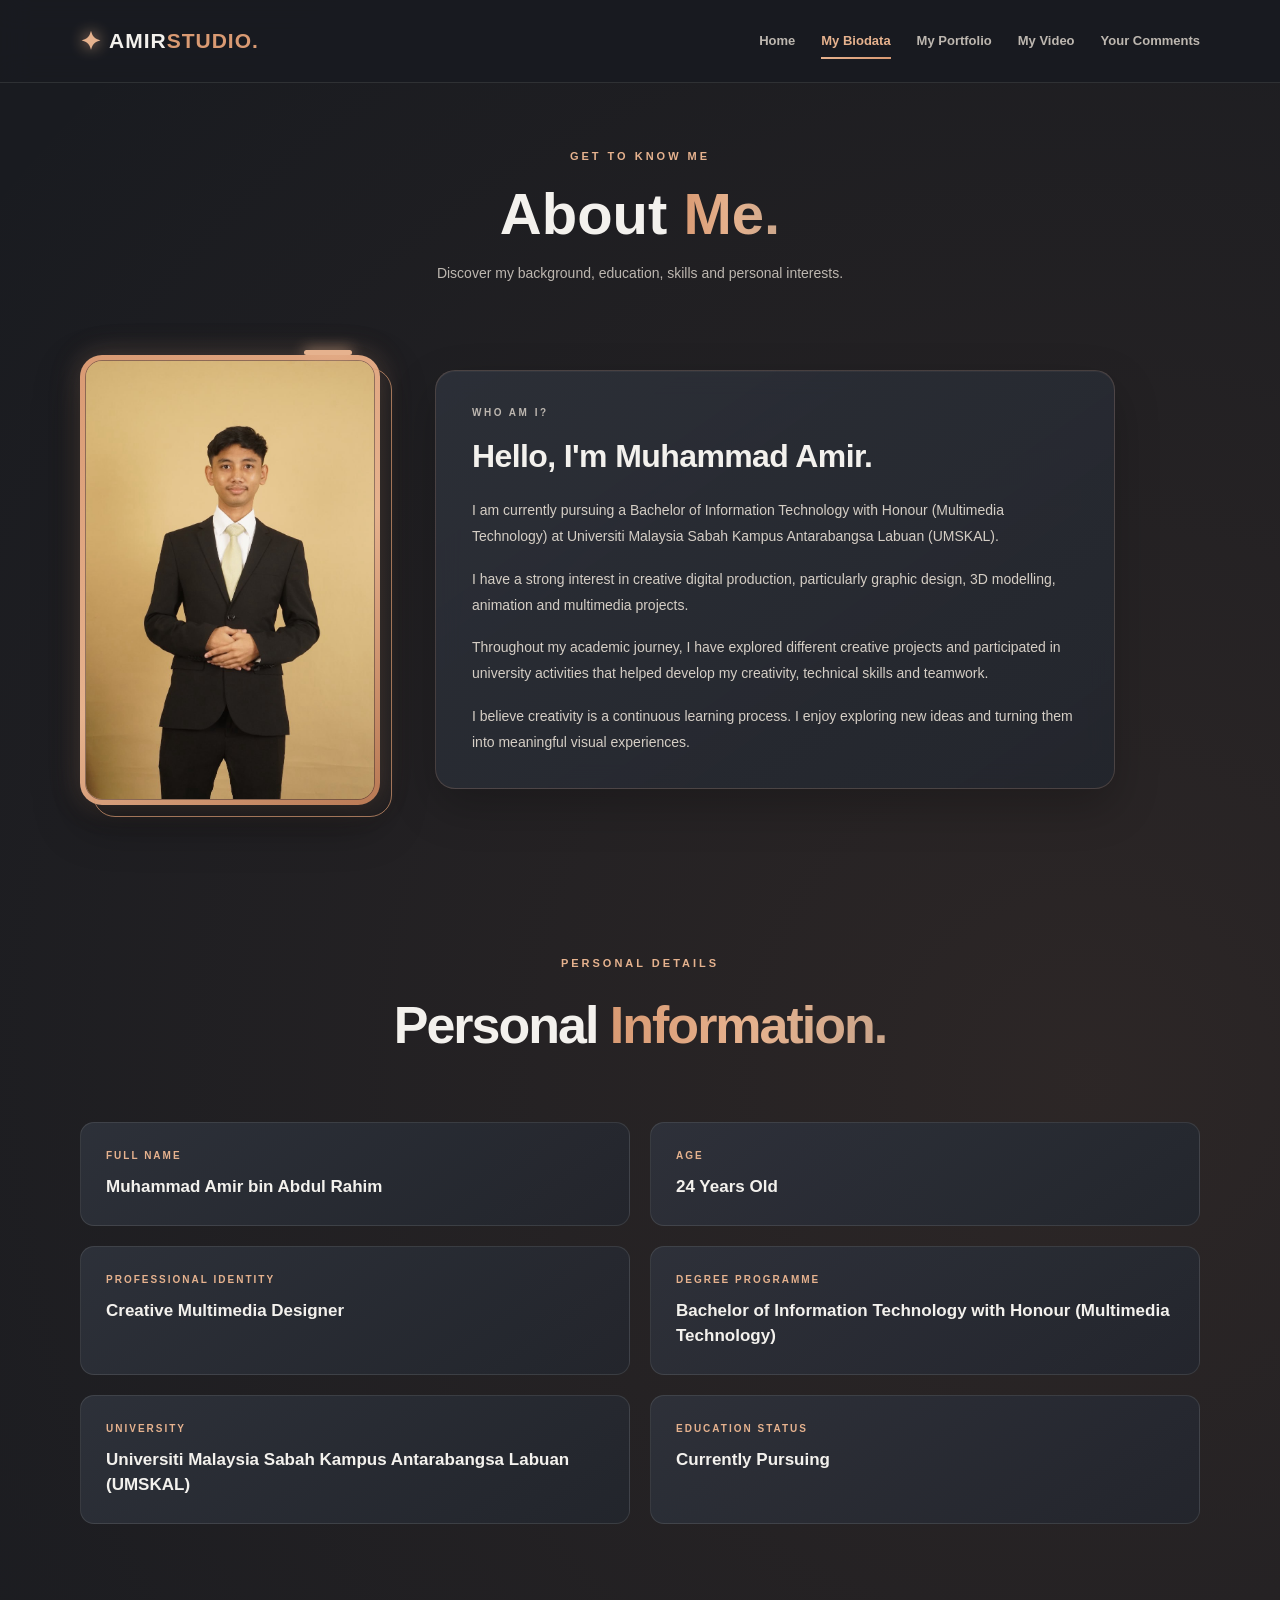
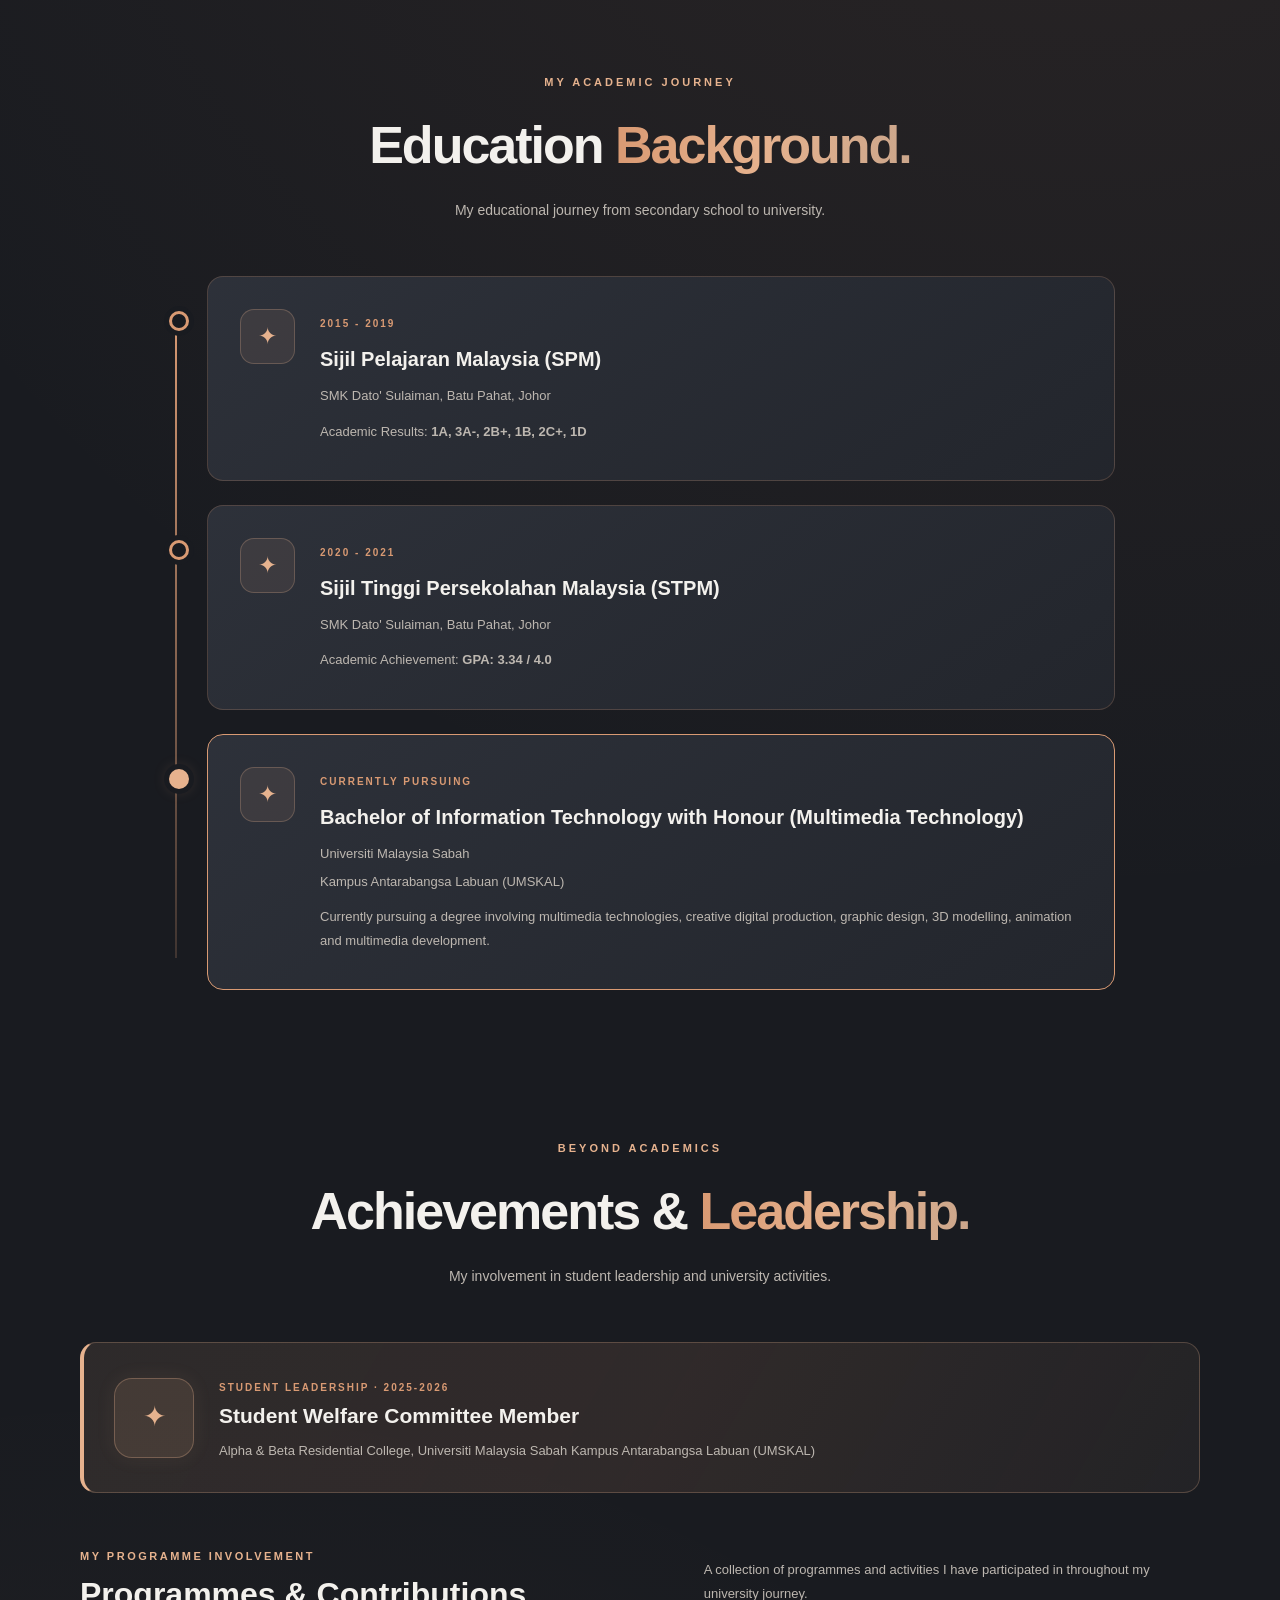
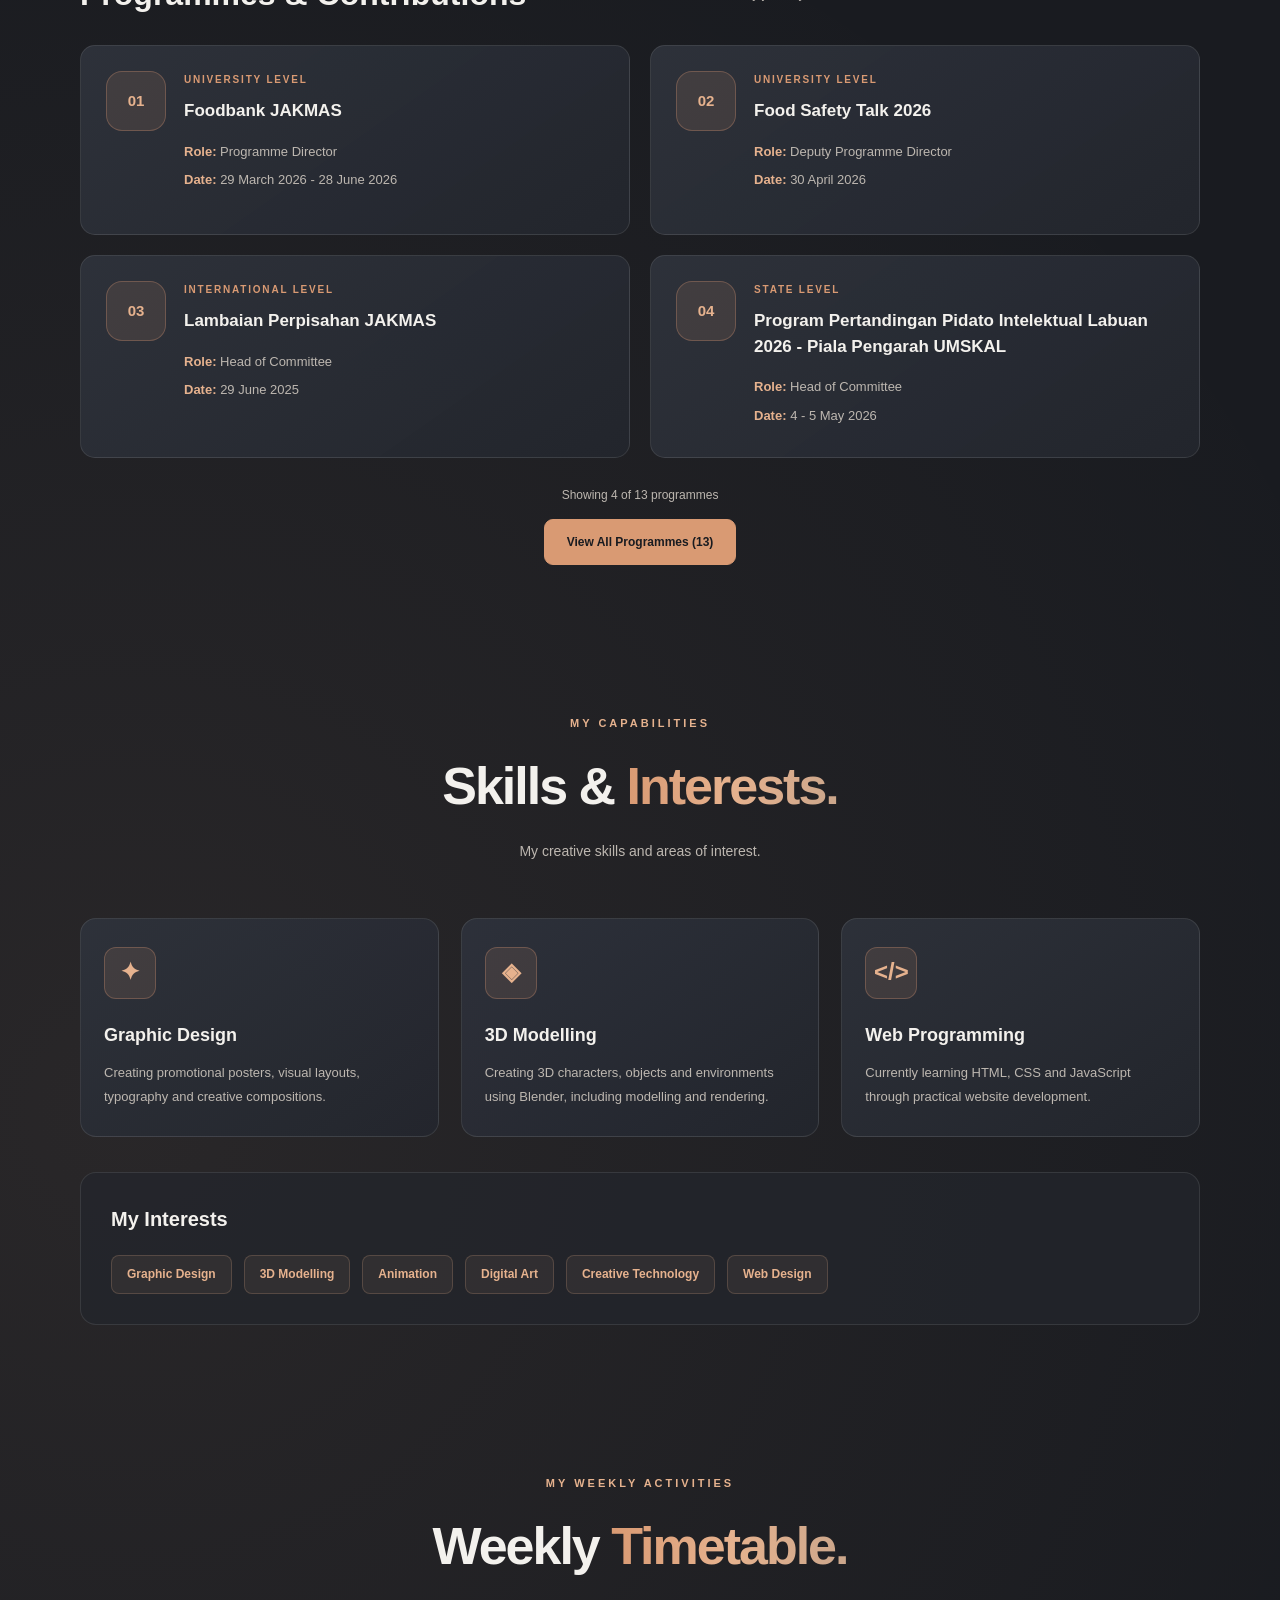
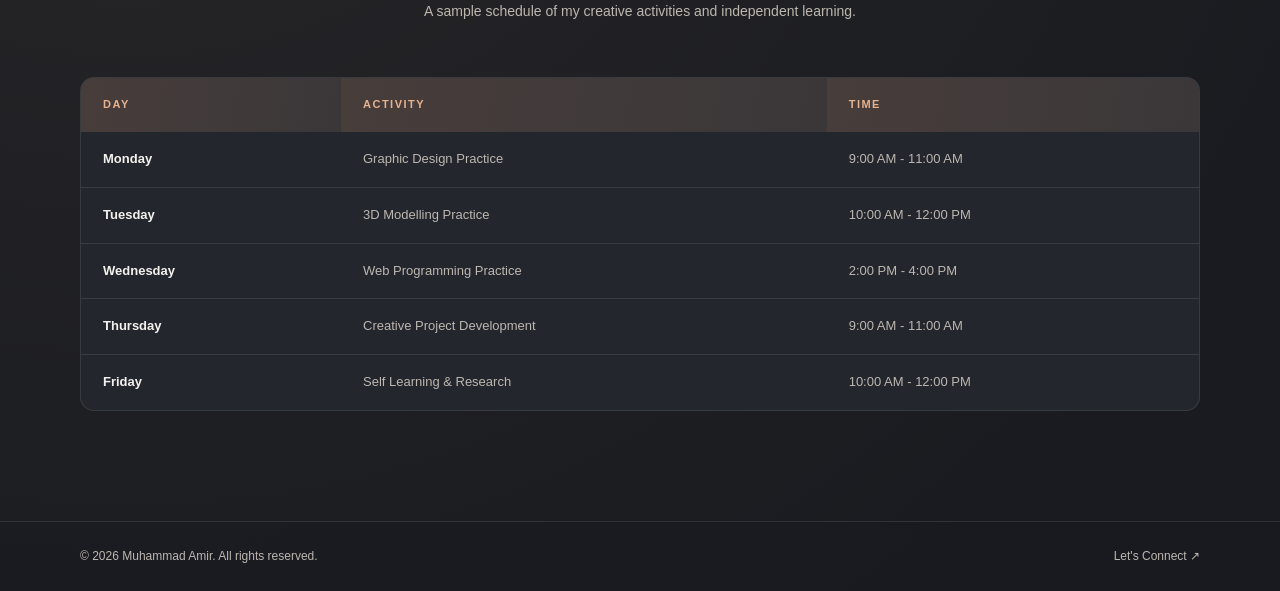
==== commit 239e9cd9: "Add files via upload" ====
--- a/biodata.html
+++ b/biodata.html
@@ -84,8 +84,9 @@
                     <p>
                         I am currently pursuing a Bachelor of
                         Information Technology with Honour
-                        (Multimedia Technology) at Universiti
-                        Malaysia Sabah.
+                        (Multimedia Technology) at Universiti Malaysia Sabah
+                        Kampus Antarabangsa Labuan (UMSKAL).
+                        
                     </p>
 
                     <p>
@@ -178,7 +179,9 @@
 
                     <span class="info-label">UNIVERSITY</span>
 
-                    <h3>Universiti Malaysia Sabah (UMS)</h3>
+                    <h3>Universiti Malaysia Sabah
+                        Kampus Antarabangsa Labuan (UMSKAL)
+                    </h3>
 
                 </div>
 
@@ -237,11 +240,11 @@
                         </h3>
 
                         <p>
-                            Universiti Malaysia Sabah (UMS)
-                        </p>
-
-                        <p>
-                            Labuan International Campus
+                            Universiti Malaysia Sabah
+                        </p>
+
+                        <p>
+                            Kampus Antarabangsa Labuan (UMSKAL)
                         </p>
 
                         <p class="education-description">
@@ -367,8 +370,8 @@
 
                     <p>
                         Alpha &amp; Beta Residential College,
-                        Universiti Malaysia Sabah,
-                        Labuan International Campus.
+                        Universiti Malaysia Sabah
+                        Kampus Antarabangsa Labuan (UMSKAL)
                     </p>
 
                 </div>
